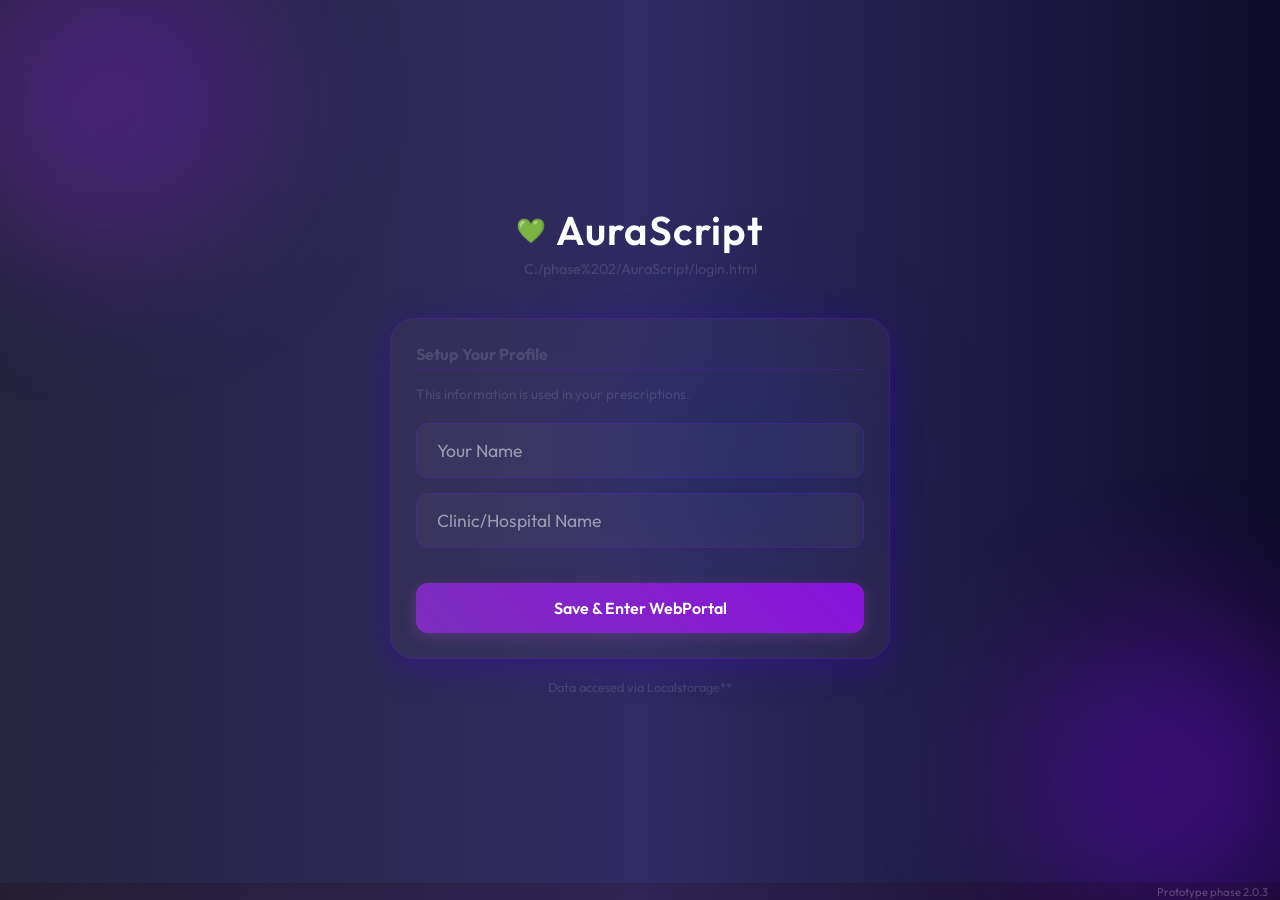
==== login.html @ 4af6b100 "Add files via upload" ====
<!DOCTYPE html>
<html lang="en">

<head>
    <meta charset="UTF-8">
    <meta name="viewport" content="width=device-width, initial-scale=1.0, viewport-fit=cover">
    <meta name="theme-color" content="#7d2ebe">
    <meta name="mobile-web-app-capable" content="yes">
    <meta name="apple-mobile-web-app-capable" content="yes">
    <meta name="apple-mobile-web-app-status-bar-style" content="black-translucent">
    <meta name="apple-mobile-web-app-title" content="AuraScript">
    <link rel="manifest" href="manifest.json">
    <title>AuraScript | Doctor Login</title>
    <link rel="stylesheet" href="style.css">
    <link href="https://fonts.googleapis.com/css2?family=Outfit:wght@300;400;600&display=swap" rel="stylesheet">
</head>

<body>
    <div class="background-blobs">
        <div class="blob blob-1"></div>
        <div class="blob blob-2"></div>
        <div class="blob blob-3"></div>
    </div>

    <div class="container" style="max-width: 500px;">
        <header>
            <div class="logo">
                <span class="logo-icon">💚</span>
                <h1>AuraScript</h1>
            </div>
            <p class="subtitle">C:/phase%202/AuraScript/login.html</p>
        </header>

        <main class="glass-card">
            <section>
                <h3>Setup Your Profile</h3>
                <p style="font-size: 0.85rem; color: var(--text-dim); margin-bottom: 20px;">
                    This information is used in your prescriptions.
                </p>
                <div style="display: flex; flex-direction: column; gap: 15px;">
                    <div class="input-field-container">
                        <input type="text" id="setupDoctorName" placeholder="Your Name " required>
                    </div>
                    <div class="input-field-container">
                        <input type="text" id="setupClinicName" placeholder="Clinic/Hospital Name" required>
                    </div>
                </div>
            </section>

            <button type="button" id="saveProfile" class="btn-primary" style="margin-top: 10px;">Save & Enter
                WebPortal</button>
        </main>

        <p style="text-align: center; margin-top: 20px; font-size: 0.8rem; color: var(--text-dim);">
            Data accesed via Localstorage**
        </p>
    </div>

    <script>
        document.getElementById('saveProfile').addEventListener('click', () => {
            const drName = document.getElementById('setupDoctorName').value.trim();
            const clName = document.getElementById('setupClinicName').value.trim();

            if (!drName || !clName) {
                alert("Please fill login pagee to access portal.");
                return;
            }

            const profile = {
                doctorName: drName,
                clinicName: clName
            };

            localStorage.setItem('aura_doctor_profile', JSON.stringify(profile));
            window.location.href = 'index.html';
        });

        // Pre-fill if exists
        window.onload = () => {
            const savedProfile = localStorage.getItem('aura_doctor_profile');
            if (savedProfile) {
                const profile = JSON.parse(savedProfile);
                document.getElementById('setupDoctorName').value = profile.doctorName;
                document.getElementById('setupClinicName').value = profile.clinicName;
            }
        };

    </script>

    <footer>
        <p class="footer-note">Prototype phase 2.0.3 </p>
    </footer>
</body>

</html>
---- style.css ----
:root {
    --primary: #7d2ebe;
    --primary-light: #8a12da;
    --bg-dark: #0000001a;
    --glass-bg: rgba(114, 112, 112, 0.103);
    --glass-border: rgba(98, 23, 218, 0.295);
    --text-main: #ffffff;
    --text-dim: #ffffff21;
}

* {
    margin: 0;
    padding: 0;
    box-sizing: border-box;
    font-family: 'Outfit', sans-serif;
}

body {
    background: var(--bg-dark);
    background: linear-gradient(to right, #24243e, #302b63, #0f0c29);
    color: var(--text-main);
    min-height: 100vh;
    display: flex;
    justify-content: center;
    align-items: center;
    overflow-x: hidden;
    padding: 20px;
}

/* Background Blobs */
.background-blobs {
    position: fixed;
    top: 0;
    left: 0;
    width: 100%;
    height: 100%;
    z-index: -1;
    overflow: hidden;
}

.blob {
    position: absolute;
    width: 300px;
    height: 300px;
    background: linear-gradient(45deg, var(--primary), var(--primary-light));
    filter: blur(80px);
    border-radius: 50%;
    opacity: 0.4;
    animation: move 20s infinite alternate;
}

.blob-1 {
    top: -50px;
    left: -50px;
}

.blob-2 {
    bottom: -30px;
    right: -50px;
    background: #7f09ee;
}

.blob-3 {
    top: 40%;
    left: 50%;
    width: 200px;
    height: 200px;
    background: #01168b;
}

@keyframes move {
    from {
        transform: translate(0, 0);
    }

    to {
        transform: translate(100px, 50px);
    }
}

.container {
    width: 100%;
    max-width: 999px;
}

header {
    text-align: center;
    margin-bottom: 40px;
}

.logo {
    display: flex;
    align-items: center;
    justify-content: center;
    gap: 10px;
}

.logo-icon {
    font-size: 1.5rem;
}

h1 {
    font-size: 2.5rem;
    font-weight: 600;
    letter-spacing: 1px;
}

.subtitle {
    color: var(--text-dim);
    font-size: 0.9rem;
    margin-top: 5px;
}

.glass-card {
    background: var(--glass-bg);
    backdrop-filter: blur(15px);
    -webkit-backdrop-filter: blur(15px);
    border: 1px solid var(--glass-border);
    border-radius: 24px;
    padding: 25px;
    box-shadow: 0 8px 32px 0 rgba(58, 5, 182, 0.37);
    width: 100%;
}

section {
    margin-bottom: 25px;
}

h3 {
    font-size: 1rem;
    font-weight: 400px;
    color: var(--text-dim);
    margin-bottom: 15px;
    border-bottom: 1px solid var(--glass-border);
    padding-bottom: 5px;
}

.input-group {
    display: grid;
    grid-template-columns: 2fr 1.8fr 1.2fr;
    gap: 10px;
}

input,
select,
textarea {
    background: rgba(255, 255, 255, 0.03);
    border: 1px solid var(--glass-border);
    border-radius: 12px;
    padding: 15px 20px;
    color: rgb(255, 255, 255);
    outline: none;
    transition: 0.3s;
    width: 100%;
    font-size: 1.1rem;
    appearance: none;
    -webkit-appearance: none;
    -moz-appearance: none;
}

/* Hide number input spinners */
input[type=number]::-webkit-inner-spin-button,
input[type=number]::-webkit-outer-spin-button {
    -webkit-appearance: none;
    margin: 0;
}

input[type=number] {
    -moz-appearance: textfield;
}

select {
    cursor: pointer;
    background-image: url("data:image/svg+xml,%3Csvg xmlns='http://www.w3.org/2000/svg' fill='none' viewBox='0 0 24 24' stroke='white'%3E%3Cpath stroke-linecap='round' stroke-linejoin='round' stroke-width='2' d='M19 9l-7 7-7-7'%3E%3C/path%3E%3C/svg%3E");
    background-repeat: no-repeat;
    background-position: right 15px center;
    background-size: 15px;
    padding-right: 40px;
}

select option {
    background: var(--bg-dark);
    color: rgb(30, 2, 49);
}

textarea {
    resize: none;
    font-size: 0.9rem;
}

input::placeholder,
textarea::placeholder {
    color: rgba(255, 255, 255, 0.5);
}

input:focus,
select:focus {
    border-color: var(--primary);
    background: rgba(255, 255, 255, 0.055);
}

#medicationList {
    display: flex;
    flex-direction: column;
    gap: 10px;
}

.med-item {
    display: grid;
    grid-template-columns: 2fr 1.4fr 0.8fr 1.2fr;
    gap: 10px;
    animation: fadeIn 0.5s ease;
    margin-bottom: 20px;
    /* Increased bottom margin for autocomplete dropdown */
    position: relative;
}

.dosage-group {
    display: flex;
    gap: 0;
    border: 1px solid var(--glass-border);
    border-radius: 12px;
    overflow: hidden;
}

.dosage-group .med-dosage {
    flex: 1;
    border: none;
    border-radius: 0;
    border-right: 1px solid var(--glass-border);
}

.dosage-group .med-unit {
    width: 72px;
    flex-shrink: 0;
    border: none;
    border-radius: 0;
    padding-left: 8px;
    padding-right: 28px;
    font-size: 0.95rem;
    background-position: right 8px center;
}

.dosage-group .med-dosage:focus,
.dosage-group .med-unit:focus {
    border-color: transparent;
    background: rgba(255, 255, 255, 0.08);
}

.dosage-group:focus-within {
    border-color: var(--primary);
}

.autocomplete-suggestions {
    position: absolute;
    top: 100%;
    left: 0;
    width: calc(40% - 5px);
    /* Matches the 2fr column approximately */
    background: rgba(46, 25, 94, 0.8);
    backdrop-filter: blur(50px);
    -webkit-backdrop-filter: blur(20px);
    border: 1px solid var(--glass-border);
    border-radius: 12px;
    margin-top: 5px;
    max-height: 200px;
    overflow-y: auto;
    z-index: 1000;
    box-shadow: 0 8px 32px 0 rgba(0, 0, 0, 0.5);
}

.suggestion-item {
    padding: 12px 15px;
    cursor: pointer;
    transition: 0.2s;
    border-bottom: 1px solid rgba(255, 255, 255, 0.05);
    font-size: 0.95rem;
}

.suggestion-item:last-child {
    border-bottom: none;
}

.suggestion-item:hover,
.suggestion-item.active {
    background: rgba(157, 80, 187, 0.2);
    color: var(--primary);
}

@keyframes fadeIn {
    from {
        opacity: 0;
        transform: translateY(10px);
    }

    to {
        opacity: 1;
        transform: translateY(0);
    }
}

.btn-primary {
    width: 100%;
    padding: 15px;
    border: none;
    border-radius: 12px;
    background: linear-gradient(45deg, var(--primary), var(--primary-light));
    color: rgb(255, 255, 255);
    font-size: 1rem;
    font-weight: 600;
    cursor: pointer;
    transition: 0.3s;
    box-shadow: 0 4px 15px rgba(157, 80, 187, 0.3);
}

.btn-primary:hover {
    transform: translateY(-2px);
    box-shadow: 0 6px 20px rgba(100, 80, 187, 0.5);
}

.btn-secondary {
    background: transparent;
    border: 1px dashed var(--primary);
    color: var(--primary);
    padding: 10px;
    border-radius: 10px;
    cursor: pointer;
    margin-top: 10px;
    width: 100%;
}

.btn-secondary:hover {
    background: rgba(157, 80, 187, 0.1);
}

/* Modal */
.modal {
    display: none;
    position: fixed;
    top: 0;
    left: 0;
    width: 100%;
    height: 100%;
    background: rgba(0, 0, 0, 0.8);
    z-index: 100;
    justify-content: center;
    align-items: center;
    padding: 20px;
}

.modal-content {
    max-width: 450px;
    width: 100%;
    text-align: center;
    position: relative;
}

.close {
    position: absolute;
    top: 15px;
    right: 20px;
    font-size: 1.5rem;
    cursor: pointer;
    color: var(--text-dim);
}

.otp-container {
    margin: 20px 0;
    font-size: 1.5rem;
    font-weight: 600;
    background: rgba(255, 255, 255, 0.05);
    padding: 15px;
    border-radius: 12px;
}

#displayOTP {
    color: var(--primary);
    letter-spacing: 5px;
}

#qrcode {
    background: white !important;
    padding: 15px;
    border-radius: 12px;
    display: inline-block;
    margin: 20px 0;
}

.final-qr {
    display: block;
    margin: 0 auto;
    background: white;
}

.modal-hint {
    font-size: 0.8rem;
    color: var(--text-dim);
    margin-bottom: 20px;
}

/* ─── Tablet ─────────────────────────────────────────── */
@media (max-width: 768px) {
    h1 {
        font-size: 2rem;
    }

    .input-group {
        grid-template-columns: 1fr 1fr;
    }

    .med-item {
        grid-template-columns: 1fr 1fr;
        gap: 8px;
    }

    .med-item .med-name,
    .med-item .med-duration {
        grid-column: 1 / -1;
    }
}

/* ─── Mobile ─────────────────────────────────────────── */
@media (max-width: 480px) {
    body {
        align-items: flex-start;
        padding: 12px 12px env(safe-area-inset-bottom, 12px);
    }

    h1 {
        font-size: 1.7rem;
        letter-spacing: 0;
    }

    header {
        margin-bottom: 20px;
    }

    .glass-card {
        padding: 16px;
        border-radius: 18px;
    }

    .input-group {
        grid-template-columns: 1fr;
    }

    .med-item {
        grid-template-columns: 1fr;
        margin-bottom: 12px;
    }

    .dosage-group {
        width: 100%;
    }

    input,
    select,
    textarea {
        padding: 12px 14px;
        font-size: 1rem;
    }

    .btn-primary,
    .btn-secondary {
        padding: 14px;
        font-size: 1rem;
    }

    /* Make modal scroll on small screens */
    .modal {
        align-items: flex-start;
        overflow-y: auto;
        padding: 16px;
    }

    .modal-content {
        margin: auto;
    }

    .autocomplete-suggestions {
        width: 100%;
    }
}

footer {
    position: fixed;
    bottom: 0;
    width: 100%;
    background: rgba(41, 3, 3, 0.144);
    text-align: right;
    padding: 1px 0 calc(1px + env(safe-area-inset-bottom, 0px));
    border-top: 1px solid #00000011;
}

.footer-note {
    font-size: 0.7rem;
    color: rgba(255, 255, 255, 0.25);
    padding-right: 12px;
}
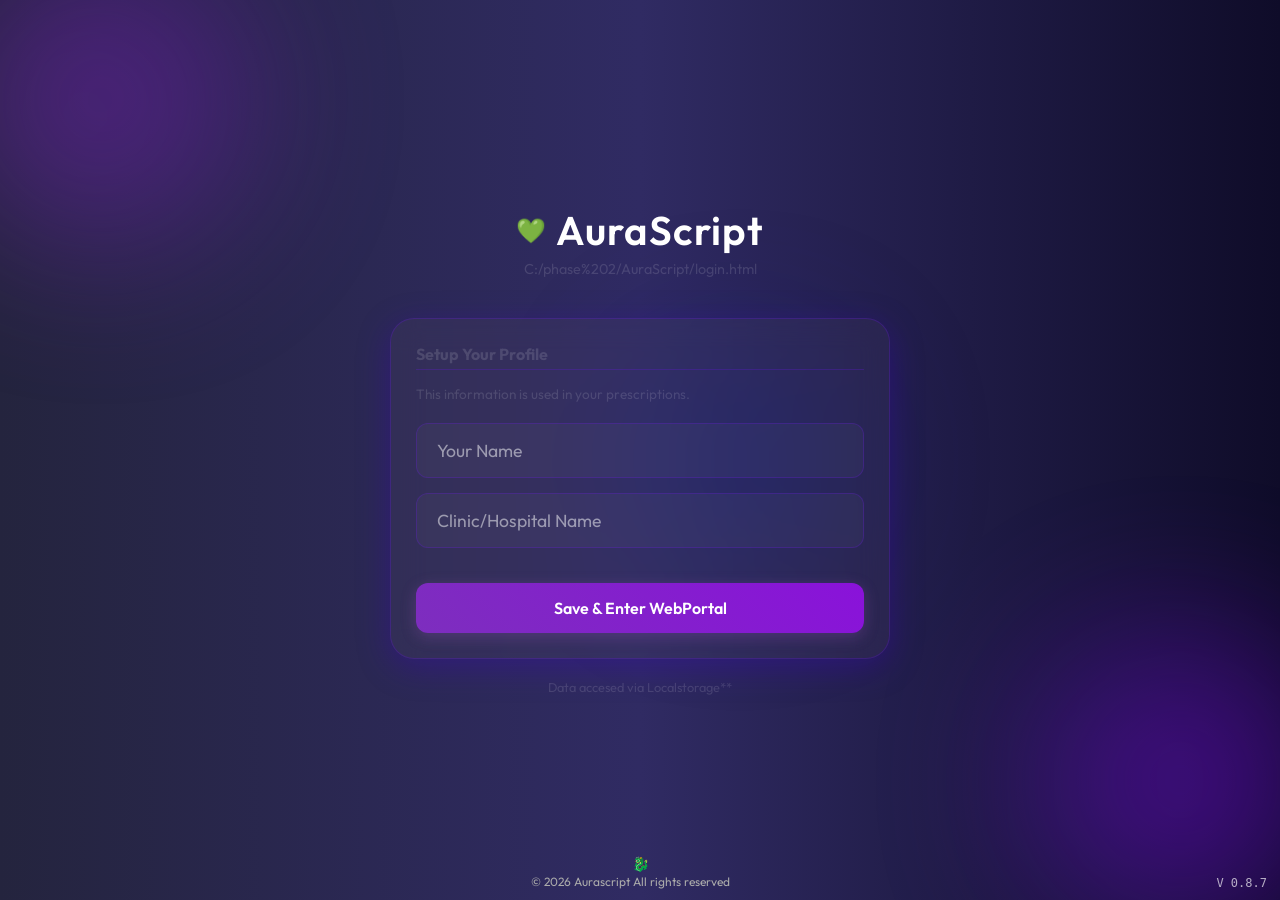
==== commit bf567137: "Modify footer and add version information Updated footer content and added version badge." ====
--- a/login.html
+++ b/login.html
@@ -86,10 +86,15 @@
         };
 
     </script>
+    <footer>
+       <div class="footer-container">
+           <p>🐉</p>
+           <span class="footer-note">&copy; 2026 Aurascript All rights reserved</span>
+       </div>
+    </footer>
+    <div class="version-badge">V 0.8.7</div>
 
-    <footer>
-        <p class="footer-note">Prototype phase 2.0.3 </p>
-    </footer>
 </body>
 
-</html>+
+</html>
--- a/style.css
+++ b/style.css
@@ -486,14 +486,36 @@
     position: fixed;
     bottom: 0;
     width: 100%;
-    background: rgba(41, 3, 3, 0.144);
-    text-align: right;
-    padding: 1px 0 calc(1px + env(safe-area-inset-bottom, 0px));
-    border-top: 1px solid #00000011;
+    background: rgba(0, 0, 0, 0);
+    /* Changed to 80% opacity so you can see it */
+    text-align: center;
+    padding: 2px 0 calc(10px + env(safe-area-inset-bottom, 0px));
+    border-top: 1px solid #00000000;
+    /* Made the border visible */
+    font-size: 14px;
+    line-height: 1.2;
 }
 
 .footer-note {
-    font-size: 0.7rem;
-    color: rgba(255, 255, 255, 0.25);
-    padding-right: 12px;
-}+    font-size: 12px;
+    /* Changed from 0.1px to something readable */
+    color: rgb(170, 170, 170);
+    padding-right: 20px;
+    display: inline-block;
+    /* Ensures padding and size apply correctly */
+}
+
+.version-badge {
+  position: fixed;
+  bottom: 6px;
+  right: 5px;
+  padding: 4px 8px;
+  background-color: rgba(0, 0, 0, 0); /* Semi-transparent black */
+  color: #ffffffa9;
+  font-family: monospace;
+  font-size: 12px;
+  border-radius: 4px;
+  z-index: 9999; /* Ensures it stays on top of other elements */
+  pointer-events: none; /* Allows clicks to pass through it */
+  user-select: none;
+}
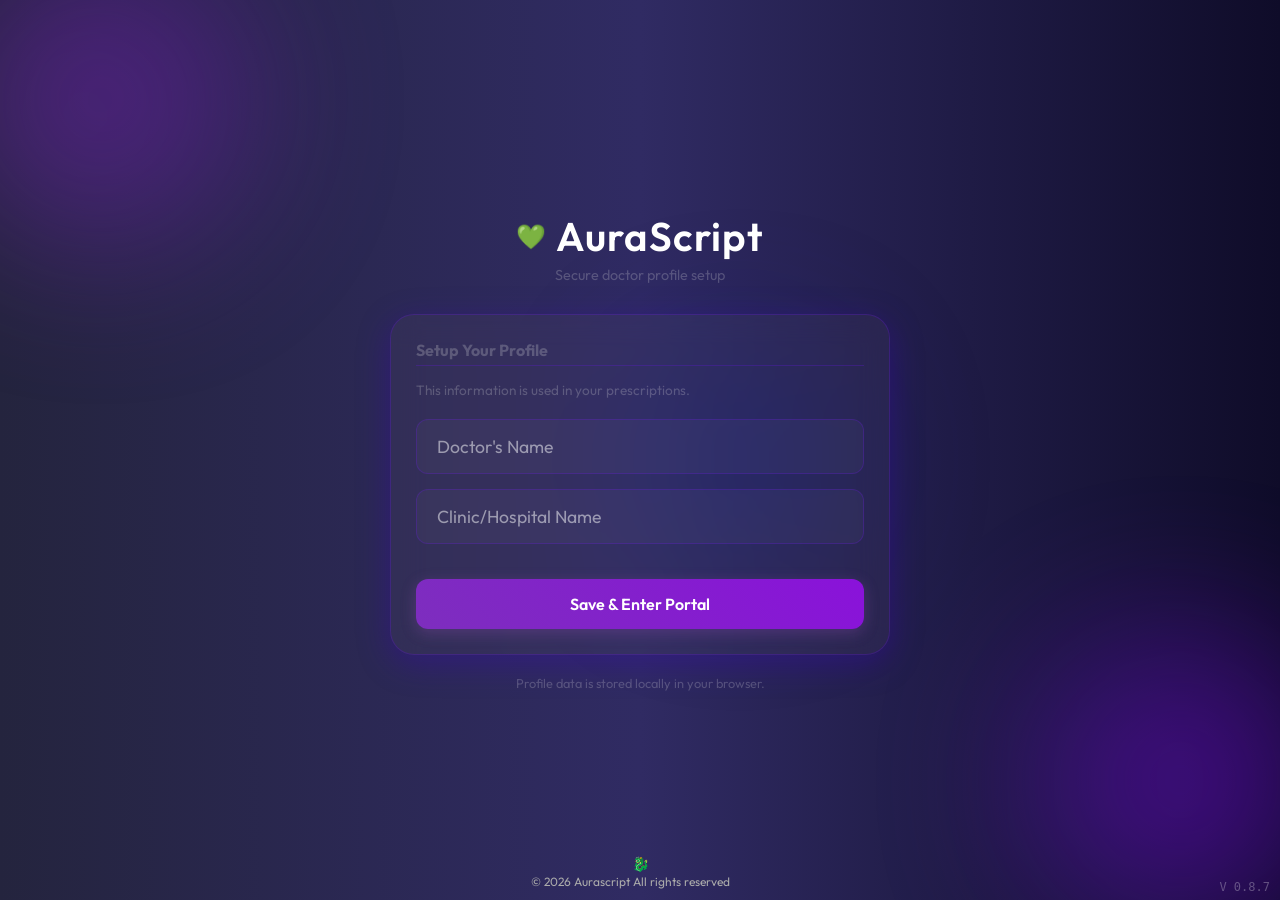
==== commit 1f03dbeb: "docs: add project readme and clean repo" ====
--- a/login.html
+++ b/login.html
@@ -28,7 +28,7 @@
                 <span class="logo-icon">💚</span>
                 <h1>AuraScript</h1>
             </div>
-            <p class="subtitle">C:/phase%202/AuraScript/login.html</p>
+            <p class="subtitle">Secure doctor profile setup</p>
         </header>
 
         <main class="glass-card">
@@ -39,7 +39,7 @@
                 </p>
                 <div style="display: flex; flex-direction: column; gap: 15px;">
                     <div class="input-field-container">
-                        <input type="text" id="setupDoctorName" placeholder="Your Name " required>
+                        <input type="text" id="setupDoctorName" placeholder="Doctor's Name" required>
                     </div>
                     <div class="input-field-container">
                         <input type="text" id="setupClinicName" placeholder="Clinic/Hospital Name" required>
@@ -48,11 +48,11 @@
             </section>
 
             <button type="button" id="saveProfile" class="btn-primary" style="margin-top: 10px;">Save & Enter
-                WebPortal</button>
+                Portal</button>
         </main>
 
         <p style="text-align: center; margin-top: 20px; font-size: 0.8rem; color: var(--text-dim);">
-            Data accesed via Localstorage**
+            Profile data is stored locally in your browser.
         </p>
     </div>
 
@@ -62,7 +62,7 @@
             const clName = document.getElementById('setupClinicName').value.trim();
 
             if (!drName || !clName) {
-                alert("Please fill login pagee to access portal.");
+                alert("Please fill in your profile to access the portal.");
                 return;
             }
 
@@ -78,10 +78,15 @@
         // Pre-fill if exists
         window.onload = () => {
             const savedProfile = localStorage.getItem('aura_doctor_profile');
-            if (savedProfile) {
+            if (!savedProfile) return;
+
+            try {
                 const profile = JSON.parse(savedProfile);
-                document.getElementById('setupDoctorName').value = profile.doctorName;
-                document.getElementById('setupClinicName').value = profile.clinicName;
+                document.getElementById('setupDoctorName').value = profile.doctorName || '';
+                document.getElementById('setupClinicName').value = profile.clinicName || '';
+            } catch (err) {
+                console.warn('Saved profile is invalid and will be reset:', err);
+                localStorage.removeItem('aura_doctor_profile');
             }
         };
 
--- a/style.css
+++ b/style.css
@@ -5,7 +5,7 @@
     --glass-bg: rgba(114, 112, 112, 0.103);
     --glass-border: rgba(98, 23, 218, 0.295);
     --text-main: #ffffff;
-    --text-dim: #ffffff21;
+    --text-dim: #e2e2e23d;
 }
 
 * {
@@ -85,7 +85,8 @@
 
 header {
     text-align: center;
-    margin-bottom: 40px;
+    margin-bottom: 30px;
+    margin-top: 1px;
 }
 
 .logo {
@@ -167,6 +168,7 @@
 
 input[type=number] {
     -moz-appearance: textfield;
+    appearance: textfield;
 }
 
 select {
@@ -415,72 +417,140 @@
 
     .med-item .med-name,
     .med-item .med-duration {
-        grid-column: 1 / -1;
+        font-size: 0.85rem;
+    }
+
+    #additionalNotes {
+        padding: 8px 10px;
+        min-height: 50px;
+    }
+
+    .blob {
+        opacity: 0.25;
+        filter: blur(50px);
     }
 }
 
 /* ─── Mobile ─────────────────────────────────────────── */
 @media (max-width: 480px) {
+    /* Prevent body-level scrolling if content fits */
+    html, body {
+        height: 100%;
+        overflow: hidden; 
+        margin: 0;
+        padding: 0;
+    }
+
     body {
-        align-items: flex-start;
-        padding: 12px 12px env(safe-area-inset-bottom, 12px);
-    }
-
-    h1 {
-        font-size: 1.7rem;
-        letter-spacing: 0;
-    }
-
-    header {
-        margin-bottom: 20px;
-    }
+        padding: 30px 10px env(safe-area-inset-bottom, 8px);
+        font-size: 13px; /* Smaller base for density */
+        display: flex;
+        flex-direction: column;
+    }
+
+
+
+    .h1 { font-size: 1.8rem; margin: 1px;margin-bottom: 15px; }
+    .subtitle{font-size: 0.7rem; margin-top: 0.1%;
+}
+    
+    
+
 
     .glass-card {
-        padding: 16px;
-        border-radius: 18px;
-    }
-
-    .input-group {
-        grid-template-columns: 1fr;
-    }
-
+        padding: 8px;
+        border-radius: 11px;
+        flex: 1; /* Grow to fill screen */
+        overflow-y: auto; /* Scroll ONLY inside the card if needed */
+    }
+
+    section { margin-bottom: 15px; }
+
+    h3 {
+        font-size: 0.85rem;
+        font-weight: 10px;
+        margin-bottom: 8px;
+        opacity: 0.7;
+        letter-spacing: 0.85px;
+    }
+
+    /* Horizontal Patient Info Line */
+    .patient-details .input-group {
+        display: grid;
+        grid-template-columns: 2fr 1fr 0.9fr; /* Name, Age, Gender on one line */
+        gap: 6px;
+        border-radius: 10px;
+
+    }
+
+    /* Ultra-Compact Med Items */
     .med-item {
-        grid-template-columns: 1fr;
-        margin-bottom: 12px;
-    }
-
-    .dosage-group {
-        width: 100%;
-    }
-
-    input,
-    select,
-    textarea {
-        padding: 12px 14px;
-        font-size: 1rem;
-    }
-
-    .btn-primary,
-    .btn-secondary {
-        padding: 14px;
-        font-size: 1rem;
-    }
-
-    /* Make modal scroll on small screens */
-    .modal {
-        align-items: flex-start;
-        overflow-y: auto;
-        padding: 16px;
-    }
-
+        display: grid;
+        grid-template-columns: 1.7fr 1fr 1fr; /* Row-based instead of stacked */
+        gap: 5px;
+        padding: 10px 0;
+        border-bottom: 2px solid rgba(255,255,255,0.05);
+        align-items: center;
+    }
+
+    .med-item .med-name, 
+    .med-item .med-timing {
+        grid-column: span 2; /* Force back into single row */
+
+    }
+    .dosage-group .med-unit {
+        width: 40px;
+        padding-right: 1px;
+        font-size: 1.85rem;
+    }
+
+    /* Minimal Inputs */
+    input, select, textarea {
+        height: 40px; /* Slimmer targets */
+        padding: 4px 8px;
+        font-size: 14px !important; /* Minimum to avoid iOS zoom while staying small */
+        background: rgba(156, 146, 146, 0.027);
+        border: 1px solid rgba(255,255,255,0.1);
+        border-radius: 8px;
+
+    }
+
+    /* Side-by-Side Buttons */
+    .button-group {
+        display: grid;
+        grid-template-columns: 1fr 1fr;
+        gap: 8px;
+        margin-top: auto; /* Push to bottom of screen */
+    }
+
+    .btn-primary{
+        height: 45px;
+        font-size: 0.85rem;
+    }
+    .btn-secondary{
+        height: 40px;
+        font-size: 0.80rem;
+        font-weight: 700;
+    }
+    
+
+    /* Compact Modal */
     .modal-content {
-        margin: auto;
-    }
-
-    .autocomplete-suggestions {
-        width: 100%;
-    }
-}
+        width: 95%;
+        padding: 15px;
+        transform: scale(0.95);
+    }
+
+    #qrcode {
+        transform: scale(0.7);
+        margin: -10px 0;
+    }
+}
+    
+    footer {
+        padding-bottom: env(safe-area-inset-bottom, 2px);
+    }
+
 
 footer {
     position: fixed;
@@ -507,14 +577,12 @@
 
 .version-badge {
   position: fixed;
-  bottom: 6px;
-  right: 5px;
+  bottom: 2px;
+  right: 2px;
   padding: 4px 8px;
-  background-color: rgba(0, 0, 0, 0); /* Semi-transparent black */
-  color: #ffffffa9;
+  color: #ffffff49;
   font-family: monospace;
   font-size: 12px;
-  border-radius: 4px;
   z-index: 9999; /* Ensures it stays on top of other elements */
   pointer-events: none; /* Allows clicks to pass through it */
   user-select: none;
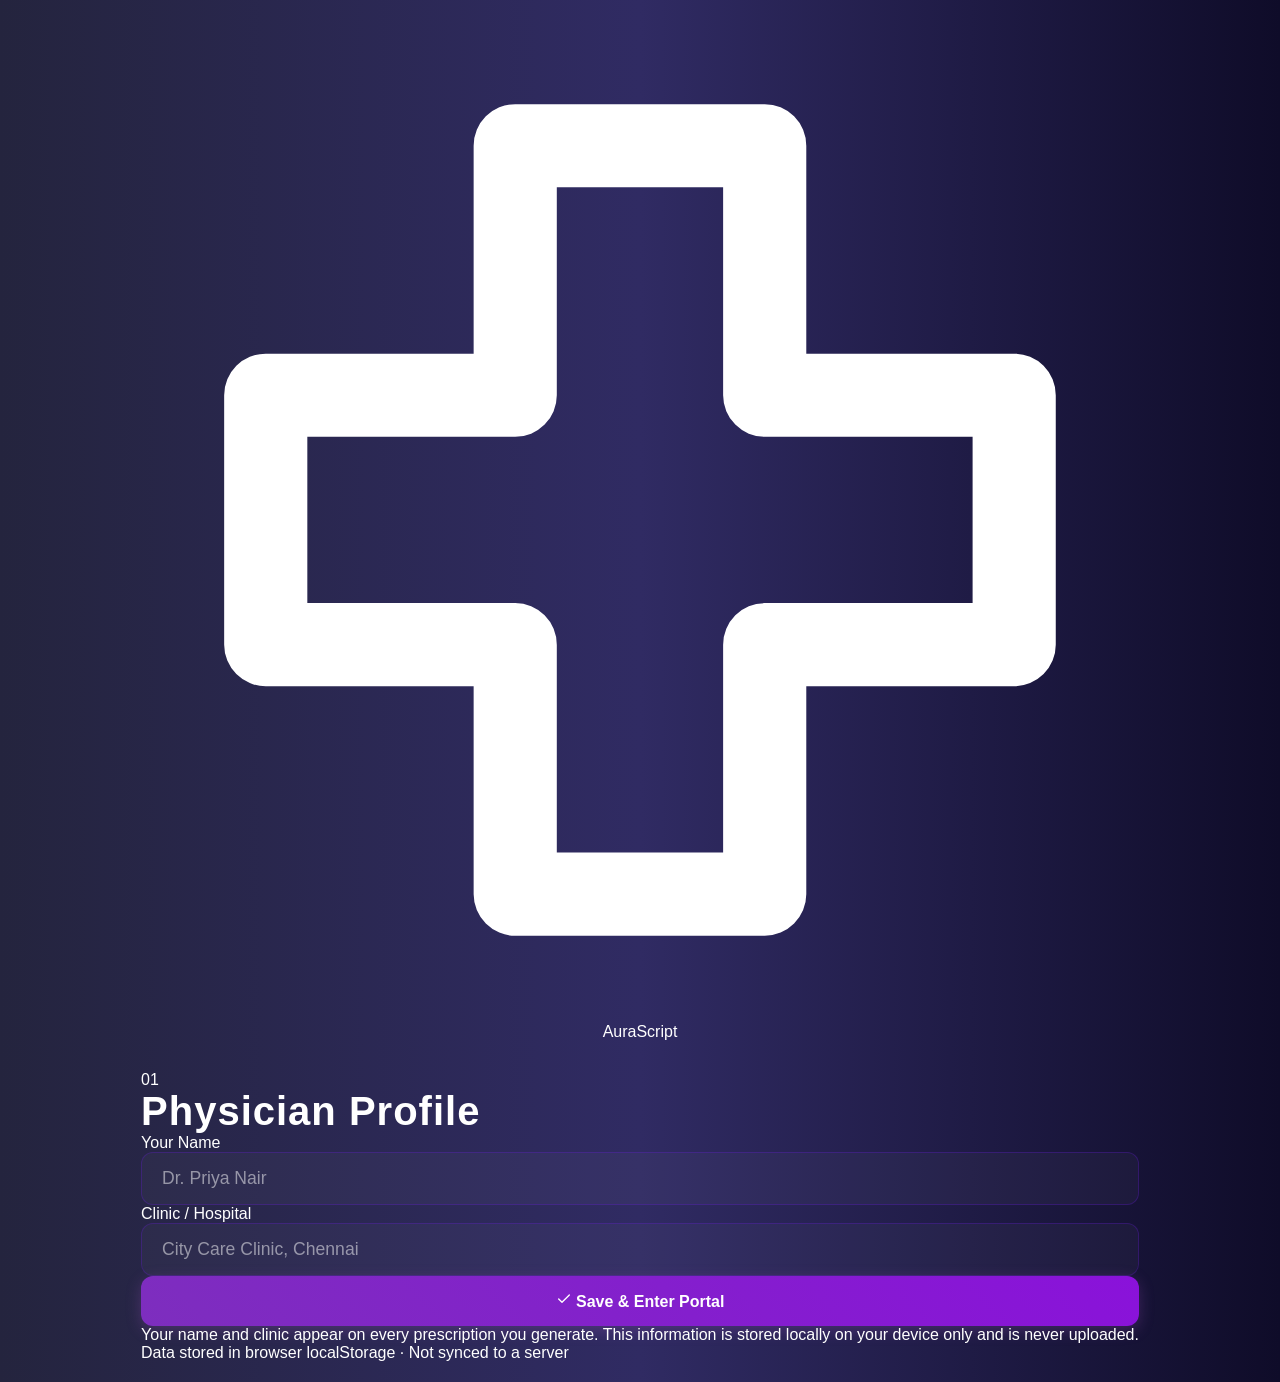
==== commit 28d51a96: "Revamp login.html for improved layout and functionality Updated the login page to enhance user exper" ====
--- a/login.html
+++ b/login.html
@@ -4,102 +4,141 @@
 <head>
     <meta charset="UTF-8">
     <meta name="viewport" content="width=device-width, initial-scale=1.0, viewport-fit=cover">
-    <meta name="theme-color" content="#7d2ebe">
+    <meta name="theme-color" content="#29a897">
     <meta name="mobile-web-app-capable" content="yes">
     <meta name="apple-mobile-web-app-capable" content="yes">
     <meta name="apple-mobile-web-app-status-bar-style" content="black-translucent">
     <meta name="apple-mobile-web-app-title" content="AuraScript">
+    <meta name="description" content="AuraScript — set up your physician profile to start generating digital prescriptions.">
     <link rel="manifest" href="manifest.json">
-    <title>AuraScript | Doctor Login</title>
+    <title>AuraScript | Physician Profile</title>
     <link rel="stylesheet" href="style.css">
-    <link href="https://fonts.googleapis.com/css2?family=Outfit:wght@300;400;600&display=swap" rel="stylesheet">
 </head>
 
 <body>
-    <div class="background-blobs">
-        <div class="blob blob-1"></div>
-        <div class="blob blob-2"></div>
-        <div class="blob blob-3"></div>
-    </div>
 
-    <div class="container" style="max-width: 500px;">
+    <div class="login-shell">
+
+        <!-- ── Brand Header ──────────────────────────────────── -->
         <header>
-            <div class="logo">
-                <span class="logo-icon">💚</span>
-                <h1>AuraScript</h1>
+            <div class="brand-lockup">
+                <div class="brand-icon" aria-hidden="true">
+                    <svg viewBox="0 0 24 24" fill="none" stroke="currentColor" stroke-width="2" stroke-linecap="round" stroke-linejoin="round">
+                        <path d="M9 3H15V9H21V15H15V21H9V15H3V9H9V3Z"/>
+                    </svg>
+                </div>
+                <span class="brand-name">AuraScript</span>
             </div>
-            <p class="subtitle">Secure doctor profile setup</p>
         </header>
 
-        <main class="glass-card">
-            <section>
-                <h3>Setup Your Profile</h3>
-                <p style="font-size: 0.85rem; color: var(--text-dim); margin-bottom: 20px;">
-                    This information is used in your prescriptions.
-                </p>
-                <div style="display: flex; flex-direction: column; gap: 15px;">
-                    <div class="input-field-container">
-                        <input type="text" id="setupDoctorName" placeholder="Doctor's Name" required>
+        <!-- ── Profile Card ──────────────────────────────────── -->
+        <main>
+            <div class="login-card">
+                <div class="login-card-body">
+                    <div class="section-header">
+                        <span class="section-num" aria-hidden="true">01</span>
+                        <h1 class="section-title">Physician Profile</h1>
                     </div>
-                    <div class="input-field-container">
-                        <input type="text" id="setupClinicName" placeholder="Clinic/Hospital Name" required>
+
+                    <div class="login-fields">
+                        <div class="field-group">
+                            <label class="field-label" for="setupDoctorName">Your Name</label>
+                            <input
+                                type="text"
+                                id="setupDoctorName"
+                                name="doctorName"
+                                placeholder="Dr. Priya Nair"
+                                autocomplete="name"
+                                required
+                            >
+                        </div>
+                        <div class="field-group">
+                            <label class="field-label" for="setupClinicName">Clinic / Hospital</label>
+                            <input
+                                type="text"
+                                id="setupClinicName"
+                                name="clinicName"
+                                placeholder="City Care Clinic, Chennai"
+                                autocomplete="organization"
+                                required
+                            >
+                        </div>
                     </div>
+
+                    <button type="button" id="saveProfile" class="btn-primary">
+                        <svg viewBox="0 0 24 24" fill="none" stroke="currentColor" stroke-width="2" stroke-linecap="round" stroke-linejoin="round" width="16" height="16">
+                            <polyline points="20 6 9 17 4 12"/>
+                        </svg>
+                        Save &amp; Enter Portal
+                    </button>
+
+                    <p class="login-help">
+                        Your name and clinic appear on every prescription you generate. This information is stored locally on your device only and is never uploaded.
+                    </p>
                 </div>
-            </section>
-
-            <button type="button" id="saveProfile" class="btn-primary" style="margin-top: 10px;">Save & Enter
-                Portal</button>
+            </div>
         </main>
 
-        <p style="text-align: center; margin-top: 20px; font-size: 0.8rem; color: var(--text-dim);">
-            Profile data is stored locally in your browser.
-        </p>
-    </div>
+        <!-- ── Footer Note ────────────────────────────────────── -->
+        <p class="login-footer-note">Data stored in browser localStorage · Not synced to a server</p>
+
+    </div><!-- /.login-shell -->
+
+    <!-- ── Toast Notifications ──────────────────────────────── -->
+    <div class="toast-region" id="toastRegion" aria-live="polite" aria-atomic="false"></div>
 
     <script>
+        // ── Inline minimal script for login page ──────────────
+        // (Avoids depending on the main script.js which expects index.html elements)
+
+        function showToast(message, type) {
+            const region = document.getElementById('toastRegion');
+            const icons = {
+                error:   '<svg class="toast-icon" viewBox="0 0 24 24" fill="none" stroke="currentColor" stroke-width="2.5" stroke-linecap="round" stroke-linejoin="round"><circle cx="12" cy="12" r="10"/><line x1="12" y1="8" x2="12" y2="12"/><line x1="12" y1="16" x2="12.01" y2="16"/></svg>',
+                success: '<svg class="toast-icon" viewBox="0 0 24 24" fill="none" stroke="currentColor" stroke-width="2.5" stroke-linecap="round" stroke-linejoin="round"><polyline points="20 6 9 17 4 12"/></svg>',
+            };
+            const toast = document.createElement('div');
+            toast.className = `toast toast--${type}`;
+            toast.innerHTML = `${icons[type] || ''}<span>${message}</span>`;
+            region.appendChild(toast);
+            setTimeout(() => {
+                toast.classList.add('is-leaving');
+                toast.addEventListener('animationend', () => toast.remove(), { once: true });
+            }, 3000);
+        }
+
         document.getElementById('saveProfile').addEventListener('click', () => {
             const drName = document.getElementById('setupDoctorName').value.trim();
             const clName = document.getElementById('setupClinicName').value.trim();
 
             if (!drName || !clName) {
-                alert("Please fill in your profile to access the portal.");
+                showToast('Please enter your name and clinic before continuing.', 'error');
                 return;
             }
 
-            const profile = {
-                doctorName: drName,
-                clinicName: clName
-            };
-
+            const profile = { doctorName: drName, clinicName: clName };
             localStorage.setItem('aura_doctor_profile', JSON.stringify(profile));
             window.location.href = 'index.html';
         });
 
-        // Pre-fill if exists
-        window.onload = () => {
-            const savedProfile = localStorage.getItem('aura_doctor_profile');
-            if (!savedProfile) return;
+        // Pre-fill if profile already exists
+        window.addEventListener('load', () => {
+            const saved = localStorage.getItem('aura_doctor_profile');
+            if (saved) {
+                try {
+                    const profile = JSON.parse(saved);
+                    document.getElementById('setupDoctorName').value = profile.doctorName || '';
+                    document.getElementById('setupClinicName').value = profile.clinicName || '';
+                } catch (e) { /* ignore corrupt data */ }
+            }
+        });
 
-            try {
-                const profile = JSON.parse(savedProfile);
-                document.getElementById('setupDoctorName').value = profile.doctorName || '';
-                document.getElementById('setupClinicName').value = profile.clinicName || '';
-            } catch (err) {
-                console.warn('Saved profile is invalid and will be reset:', err);
-                localStorage.removeItem('aura_doctor_profile');
-            }
-        };
-
+        // Allow Enter key to submit
+        document.addEventListener('keydown', (e) => {
+            if (e.key === 'Enter') document.getElementById('saveProfile').click();
+        });
     </script>
-    <footer>
-       <div class="footer-container">
-           <p>🐉</p>
-           <span class="footer-note">&copy; 2026 Aurascript All rights reserved</span>
-       </div>
-    </footer>
-    <div class="version-badge">V 0.8.7</div>
 
 </body>
 
-
 </html>
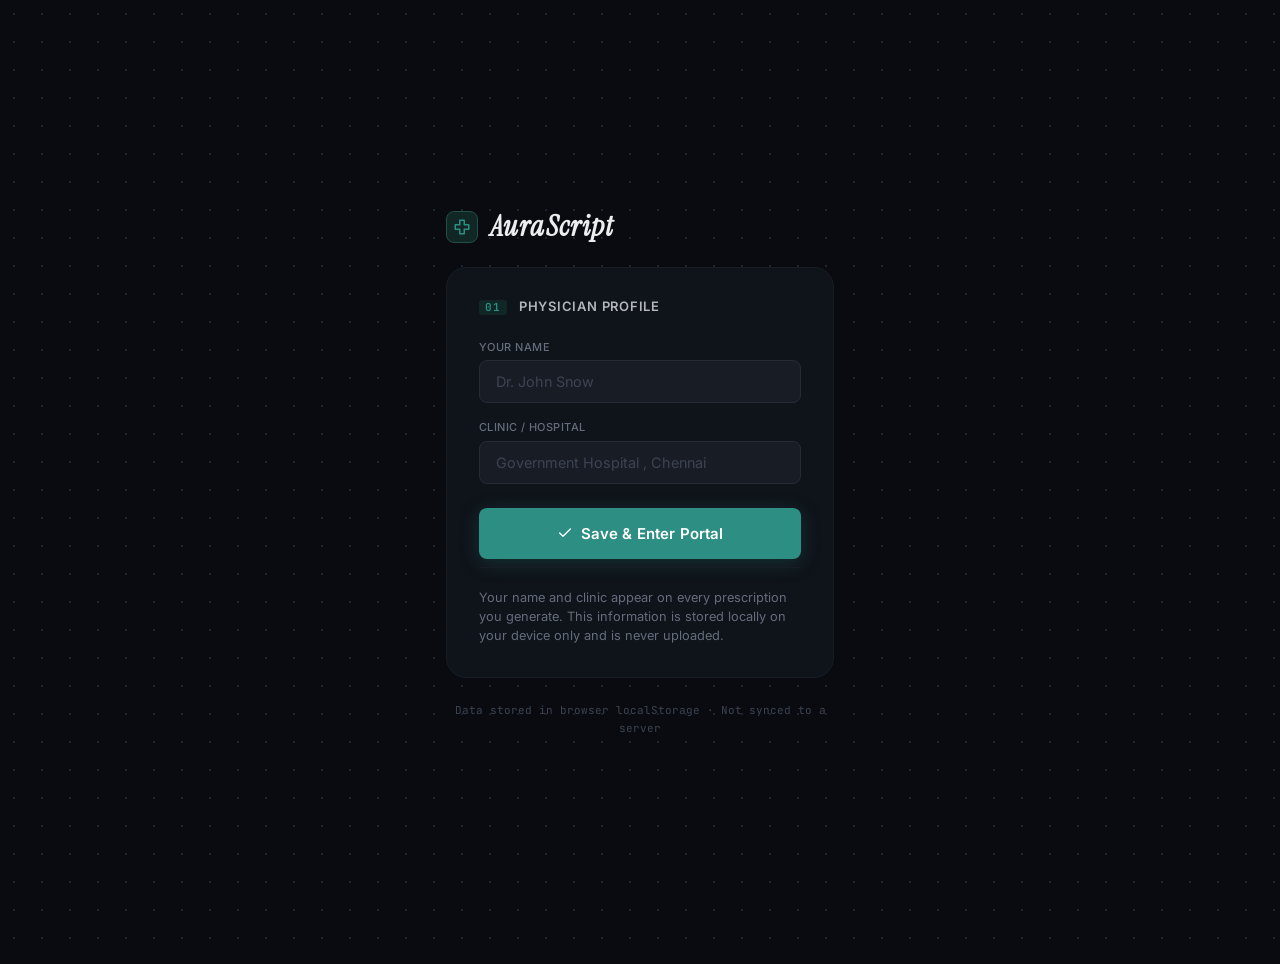
==== commit 7b3283e6: "Fix doctor name placeholder in login.html" ====
--- a/login.html
+++ b/login.html
@@ -47,7 +47,7 @@
                                 type="text"
                                 id="setupDoctorName"
                                 name="doctorName"
-                                placeholder="Dr. Priya Nair"
+                                placeholder="Dr. John Snow"
                                 autocomplete="name"
                                 required
                             >
@@ -58,7 +58,7 @@
                                 type="text"
                                 id="setupClinicName"
                                 name="clinicName"
-                                placeholder="City Care Clinic, Chennai"
+                                placeholder="Government Hospital , Chennai"
                                 autocomplete="organization"
                                 required
                             >
--- a/style.css
+++ b/style.css
@@ -1,282 +1,512 @@
+/* ─────────────────────────────────────────────────────────────
+   AuraScript Design System
+   Medical precision · Understated confidence · Efficiency
+   ───────────────────────────────────────────────────────────── */
+
+/* ── Google Fonts ───────────────────────────────────────────── */
+@import url('https://fonts.googleapis.com/css2?family=Instrument+Serif:ital@0;1&family=Inter:wght@300;400;500;600&family=JetBrains+Mono:wght@400;600&display=swap');
+
+/* ── Design Tokens ──────────────────────────────────────────── */
 :root {
-    --primary: #7d2ebe;
-    --primary-light: #8a12da;
-    --bg-dark: #0000001a;
-    --glass-bg: rgba(114, 112, 112, 0.103);
-    --glass-border: rgba(98, 23, 218, 0.295);
-    --text-main: #ffffff;
-    --text-dim: #e2e2e23d;
-}
-
-* {
+    /* Slate surface scale */
+    --slate-950: hsl(220, 30%, 5%);
+    --slate-900: hsl(220, 26%, 8%);
+    --slate-800: hsl(220, 22%, 12%);
+    --slate-700: hsl(220, 18%, 18%);
+    --slate-600: hsl(220, 14%, 28%);
+    --slate-500: hsl(220, 10%, 44%);
+    --slate-400: hsl(220, 8%, 58%);
+    --slate-300: hsl(220, 8%, 72%);
+    --slate-200: hsl(220, 6%, 84%);
+    --slate-100: hsl(220, 6%, 93%);
+
+    /* Accent — medical teal */
+    --accent:        hsl(173, 52%, 37%);
+    --accent-hover:  hsl(173, 52%, 44%);
+    --accent-dim:    hsl(173, 40%, 11%);
+    --accent-border: hsl(173, 40%, 22%);
+
+    /* Semantic states */
+    --success: hsl(145, 55%, 40%);
+    --warning: hsl(38, 90%, 48%);
+    --error:   hsl(0, 68%, 52%);
+    --error-dim: hsl(0, 40%, 12%);
+
+    /* Typography */
+    --font-display: 'Instrument Serif', Georgia, 'Times New Roman', serif;
+    --font-sans:    'Inter', system-ui, -apple-system, sans-serif;
+    --font-mono:    'JetBrains Mono', 'Fira Code', 'Courier New', monospace;
+
+    /* Spacing (4px base grid) */
+    --sp-1:  4px;
+    --sp-2:  8px;
+    --sp-3:  12px;
+    --sp-4:  16px;
+    --sp-5:  20px;
+    --sp-6:  24px;
+    --sp-8:  32px;
+    --sp-10: 40px;
+    --sp-12: 48px;
+    --sp-16: 64px;
+
+    /* Border radius (proportional) */
+    --r-sm:  5px;
+    --r-md:  8px;
+    --r-lg:  14px;
+    --r-xl:  20px;
+
+    /* Transitions */
+    --ease-out: cubic-bezier(0.22, 1, 0.36, 1);
+    --ease-in-out: cubic-bezier(0.4, 0, 0.2, 1);
+    --t-fast: 120ms;
+    --t-base: 200ms;
+    --t-slow: 350ms;
+
+    /* Shadows */
+    --shadow-sm: 0 1px 3px rgba(0,0,0,0.4), 0 1px 2px rgba(0,0,0,0.25);
+    --shadow-md: 0 4px 12px rgba(0,0,0,0.4), 0 2px 4px rgba(0,0,0,0.3);
+    --shadow-lg: 0 12px 32px rgba(0,0,0,0.5), 0 4px 8px rgba(0,0,0,0.35);
+    --shadow-accent: 0 4px 20px hsla(173, 52%, 37%, 0.25);
+}
+
+/* ── Reset ──────────────────────────────────────────────────── */
+*,
+*::before,
+*::after {
     margin: 0;
     padding: 0;
     box-sizing: border-box;
-    font-family: 'Outfit', sans-serif;
+}
+
+/* ── Base ───────────────────────────────────────────────────── */
+html {
+    font-size: 16px;
+    -webkit-text-size-adjust: 100%;
+    scroll-behavior: smooth;
 }
 
 body {
-    background: var(--bg-dark);
-    background: linear-gradient(to right, #24243e, #302b63, #0f0c29);
-    color: var(--text-main);
+    font-family: var(--font-sans);
+    font-size: 0.9375rem;
+    line-height: 1.6;
+    color: var(--slate-200);
+    background-color: var(--slate-950);
+    /* Subtle dot-grid texture — avoids flat surfaces without blobs */
+    background-image: radial-gradient(
+        circle,
+        hsl(220, 18%, 14%) 1px,
+        transparent 1px
+    );
+    background-size: 28px 28px;
     min-height: 100vh;
-    display: flex;
+    padding: var(--sp-6) var(--sp-4);
+    padding-bottom: calc(var(--sp-10) + env(safe-area-inset-bottom, 0px));
+    display: flex;
+    flex-direction: column;
+    align-items: center;
+}
+
+/* ── Focus Visible (accessibility) ─────────────────────────── */
+:focus-visible {
+    outline: 2px solid var(--accent);
+    outline-offset: 3px;
+    border-radius: var(--r-sm);
+}
+
+/* ── App Shell ──────────────────────────────────────────────── */
+.app-shell {
+    width: 100%;
+    max-width: 760px;
+    display: flex;
+    flex-direction: column;
+    gap: var(--sp-6);
+}
+
+/* ── Header ─────────────────────────────────────────────────── */
+.site-header {
+    display: flex;
+    align-items: flex-start;
+    justify-content: space-between;
+    gap: var(--sp-4);
+    padding: var(--sp-2) 0 var(--sp-4);
+    border-bottom: 1px solid var(--slate-800);
+}
+
+.header-brand {
+    display: flex;
+    flex-direction: column;
+    gap: var(--sp-1);
+}
+
+.brand-lockup {
+    display: flex;
+    align-items: center;
+    gap: var(--sp-3);
+    text-decoration: none;
+    color: inherit;
+}
+
+.brand-icon {
+    width: 32px;
+    height: 32px;
+    background-color: var(--accent-dim);
+    border: 1px solid var(--accent-border);
+    border-radius: var(--r-md);
+    display: flex;
+    align-items: center;
     justify-content: center;
-    align-items: center;
-    overflow-x: hidden;
-    padding: 20px;
-}
-
-/* Background Blobs */
-.background-blobs {
-    position: fixed;
-    top: 0;
-    left: 0;
-    width: 100%;
-    height: 100%;
-    z-index: -1;
+    flex-shrink: 0;
+}
+
+.brand-icon svg {
+    width: 18px;
+    height: 18px;
+    color: var(--accent);
+}
+
+.brand-name {
+    font-family: var(--font-display);
+    font-size: 1.8rem;
+    font-weight: 600;
+    font-style: oblique;
+    color: var(--slate-100);
+    letter-spacing: 0.04em;
+    line-height: 1.1;
+}
+
+.brand-context {
+    font-size: 0.75rem;
+    color: var(--slate-500);
+    font-weight: 400;
+    letter-spacing: 0.01em;
+    padding-left: calc(32px + var(--sp-3));
+}
+
+.brand-context strong {
+    color: var(--slate-300);
+    font-weight: 500;
+}
+
+.header-actions {
+    display: flex;
+    align-items: center;
+    gap: var(--sp-3);
+    padding-top: 4px;
+}
+
+.change-profile-link {
+    font-size: 0.78rem;
+    color: var(--slate-500);
+    text-decoration: none;
+    font-weight: 500;
+    letter-spacing: 0.02em;
+    padding: var(--sp-2) var(--sp-3);
+    border: 1px solid var(--slate-700);
+    border-radius: var(--r-sm);
+    transition: color var(--t-base) var(--ease-out),
+                border-color var(--t-base) var(--ease-out),
+                background-color var(--t-base) var(--ease-out);
+}
+
+.change-profile-link:hover {
+    color: var(--slate-100);
+    border-color: var(--slate-600);
+    background-color: var(--slate-800);
+}
+
+/* ── Main Form Card ─────────────────────────────────────────── */
+.prescription-form {
+    background-color: var(--slate-900);
+    border: 1px solid var(--slate-800);
+    border-radius: var(--r-xl);
     overflow: hidden;
 }
 
-.blob {
-    position: absolute;
-    width: 300px;
-    height: 300px;
-    background: linear-gradient(45deg, var(--primary), var(--primary-light));
-    filter: blur(80px);
-    border-radius: 50%;
-    opacity: 0.4;
-    animation: move 20s infinite alternate;
-}
-
-.blob-1 {
-    top: -50px;
-    left: -50px;
-}
-
-.blob-2 {
-    bottom: -30px;
-    right: -50px;
-    background: #7f09ee;
-}
-
-.blob-3 {
-    top: 40%;
-    left: 50%;
-    width: 200px;
-    height: 200px;
-    background: #01168b;
-}
-
-@keyframes move {
-    from {
-        transform: translate(0, 0);
-    }
-
-    to {
-        transform: translate(100px, 50px);
-    }
-}
-
-.container {
-    width: 100%;
-    max-width: 999px;
-}
-
-header {
-    text-align: center;
-    margin-bottom: 30px;
-    margin-top: 1px;
-}
-
-.logo {
-    display: flex;
-    align-items: center;
-    justify-content: center;
-    gap: 10px;
-}
-
-.logo-icon {
-    font-size: 1.5rem;
-}
-
-h1 {
-    font-size: 2.5rem;
+/* ── Form Section ───────────────────────────────────────────── */
+.form-section {
+    padding: var(--sp-6);
+    border-bottom: 1px solid var(--slate-800);
+    transition: background-color var(--t-base) var(--ease-out);
+}
+
+.form-section:last-of-type {
+    border-bottom: none;
+}
+
+.section-header {
+    display: flex;
+    align-items: baseline;
+    gap: var(--sp-3);
+    margin-bottom: var(--sp-5);
+}
+
+.section-num {
+    font-family: var(--font-mono);
+    font-size: 0.6875rem;
     font-weight: 600;
-    letter-spacing: 1px;
-}
-
-.subtitle {
-    color: var(--text-dim);
-    font-size: 0.9rem;
-    margin-top: 5px;
-}
-
-.glass-card {
-    background: var(--glass-bg);
-    backdrop-filter: blur(15px);
-    -webkit-backdrop-filter: blur(15px);
-    border: 1px solid var(--glass-border);
-    border-radius: 24px;
-    padding: 25px;
-    box-shadow: 0 8px 32px 0 rgba(58, 5, 182, 0.37);
-    width: 100%;
-}
-
-section {
-    margin-bottom: 25px;
-}
-
-h3 {
-    font-size: 1rem;
-    font-weight: 400px;
-    color: var(--text-dim);
-    margin-bottom: 15px;
-    border-bottom: 1px solid var(--glass-border);
-    padding-bottom: 5px;
-}
-
-.input-group {
+    color: var(--accent);
+    letter-spacing: 0.08em;
+    line-height: 1;
+    padding: 2px 6px;
+    background-color: var(--accent-dim);
+    border-radius: 3px;
+    flex-shrink: 0;
+    user-select: none;
+}
+
+.section-title {
+    font-size: 0.8125rem;
+    font-weight: 600;
+    color: var(--slate-300);
+    letter-spacing: 0.06em;
+    text-transform: uppercase;
+    line-height: 1;
+}
+
+/* ── Input Grid ─────────────────────────────────────────────── */
+.input-row {
     display: grid;
-    grid-template-columns: 2fr 1.8fr 1.2fr;
-    gap: 10px;
-}
-
+    gap: var(--sp-3);
+}
+
+.input-row-3 { grid-template-columns: 2fr 1fr 1fr; }
+.input-row-2 { grid-template-columns: 1fr 1fr; }
+.input-row-1 { grid-template-columns: 1fr; }
+
+/* ── Labels ─────────────────────────────────────────────────── */
+.field-group {
+    display: flex;
+    flex-direction: column;
+    gap: var(--sp-1);
+}
+
+.field-label {
+    font-size: 0.6875rem;
+    font-weight: 500;
+    color: var(--slate-500);
+    letter-spacing: 0.04em;
+    text-transform: uppercase;
+}
+
+/* ── Inputs ─────────────────────────────────────────────────── */
 input,
 select,
 textarea {
-    background: rgba(255, 255, 255, 0.03);
-    border: 1px solid var(--glass-border);
-    border-radius: 12px;
-    padding: 15px 20px;
-    color: rgb(255, 255, 255);
+    width: 100%;
+    font-family: var(--font-sans);
+    font-size: 0.9rem;
+    font-weight: 400;
+    color: var(--slate-100);
+    background-color: var(--slate-800);
+    border: 1px solid var(--slate-700);
+    border-radius: var(--r-md);
+    padding: var(--sp-3) var(--sp-4);
     outline: none;
-    transition: 0.3s;
-    width: 100%;
-    font-size: 1.1rem;
+    transition:
+        border-color var(--t-base) var(--ease-out),
+        background-color var(--t-base) var(--ease-out),
+        box-shadow var(--t-base) var(--ease-out);
+    -webkit-appearance: none;
     appearance: none;
-    -webkit-appearance: none;
-    -moz-appearance: none;
-}
-
-/* Hide number input spinners */
+}
+
+input::placeholder,
+textarea::placeholder {
+    color: var(--slate-600);
+}
+
+input:hover,
+select:hover,
+textarea:hover {
+    border-color: var(--slate-600);
+    background-color: hsl(220, 22%, 14%);
+}
+
+input:focus,
+select:focus,
+textarea:focus {
+    border-color: var(--accent-border);
+    background-color: var(--slate-800);
+    box-shadow: 0 0 0 3px hsla(173, 52%, 37%, 0.12);
+}
+
+input.invalid,
+select.invalid {
+    border-color: var(--error);
+    box-shadow: 0 0 0 3px hsla(0, 68%, 52%, 0.12);
+}
+
+/* Hide number spinners */
 input[type=number]::-webkit-inner-spin-button,
 input[type=number]::-webkit-outer-spin-button {
     -webkit-appearance: none;
     margin: 0;
 }
-
 input[type=number] {
     -moz-appearance: textfield;
     appearance: textfield;
 }
 
+/* ── Select ─────────────────────────────────────────────────── */
 select {
     cursor: pointer;
-    background-image: url("data:image/svg+xml,%3Csvg xmlns='http://www.w3.org/2000/svg' fill='none' viewBox='0 0 24 24' stroke='white'%3E%3Cpath stroke-linecap='round' stroke-linejoin='round' stroke-width='2' d='M19 9l-7 7-7-7'%3E%3C/path%3E%3C/svg%3E");
+    background-image: url("data:image/svg+xml,%3Csvg xmlns='http://www.w3.org/2000/svg' width='12' height='12' viewBox='0 0 24 24' fill='none' stroke='%2370818f' stroke-width='2.5' stroke-linecap='round' stroke-linejoin='round'%3E%3Cpolyline points='6 9 12 15 18 9'%3E%3C/polyline%3E%3C/svg%3E");
     background-repeat: no-repeat;
-    background-position: right 15px center;
-    background-size: 15px;
-    padding-right: 40px;
+    background-position: right var(--sp-3) center;
+    padding-right: var(--sp-8);
 }
 
 select option {
-    background: var(--bg-dark);
-    color: rgb(30, 2, 49);
-}
-
+    background-color: var(--slate-800);
+    color: var(--slate-100);
+}
+
+/* ── Textarea ───────────────────────────────────────────────── */
 textarea {
-    resize: none;
-    font-size: 0.9rem;
-}
-
-input::placeholder,
-textarea::placeholder {
-    color: rgba(255, 255, 255, 0.5);
-}
-
-input:focus,
-select:focus {
-    border-color: var(--primary);
-    background: rgba(255, 255, 255, 0.055);
-}
-
-#medicationList {
+    resize: vertical;
+    min-height: 72px;
+    line-height: 1.5;
+    font-size: 0.875rem;
+}
+
+/* ── Medication List ────────────────────────────────────────── */
+.medication-list {
     display: flex;
     flex-direction: column;
-    gap: 10px;
+    gap: var(--sp-3);
 }
 
 .med-item {
     display: grid;
-    grid-template-columns: 2fr 1.4fr 0.8fr 1.2fr;
-    gap: 10px;
-    animation: fadeIn 0.5s ease;
-    margin-bottom: 20px;
-    /* Increased bottom margin for autocomplete dropdown */
+    grid-template-columns: 2fr 1.4fr 1fr 1.2fr auto;
+    gap: var(--sp-3);
+    align-items: start;
+    padding: var(--sp-4);
+    background-color: var(--slate-800);
+    border: 1px solid var(--slate-700);
+    border-radius: var(--r-md);
     position: relative;
-}
-
+    animation: fadeSlideIn var(--t-slow) var(--ease-out) both;
+}
+
+@keyframes fadeSlideIn {
+    from {
+        opacity: 0;
+        transform: translateY(8px);
+    }
+    to {
+        opacity: 1;
+        transform: translateY(0);
+    }
+}
+
+/* ── Dosage Group ───────────────────────────────────────────── */
 .dosage-group {
     display: flex;
-    gap: 0;
-    border: 1px solid var(--glass-border);
-    border-radius: 12px;
+    border: 1px solid var(--slate-700);
+    border-radius: var(--r-md);
     overflow: hidden;
+    transition: border-color var(--t-base) var(--ease-out),
+                box-shadow var(--t-base) var(--ease-out);
+}
+
+.dosage-group:focus-within {
+    border-color: var(--accent-border);
+    box-shadow: 0 0 0 3px hsla(173, 52%, 37%, 0.12);
 }
 
 .dosage-group .med-dosage {
     flex: 1;
     border: none;
+    border-right: 1px solid var(--slate-700);
     border-radius: 0;
-    border-right: 1px solid var(--glass-border);
+    background-color: var(--slate-800);
+    padding: var(--sp-3) var(--sp-3);
+}
+
+.dosage-group .med-dosage:hover,
+.dosage-group .med-dosage:focus {
+    border-color: transparent;
+    box-shadow: none;
+    background-color: hsl(220, 22%, 14%);
 }
 
 .dosage-group .med-unit {
-    width: 72px;
+    width: 68px;
     flex-shrink: 0;
     border: none;
     border-radius: 0;
-    padding-left: 8px;
+    background-color: var(--slate-800);
+    padding: var(--sp-3) var(--sp-2);
     padding-right: 28px;
-    font-size: 0.95rem;
+    font-size: 0.8125rem;
     background-position: right 8px center;
-}
-
-.dosage-group .med-dosage:focus,
+    background-image: url("data:image/svg+xml,%3Csvg xmlns='http://www.w3.org/2000/svg' width='10' height='10' viewBox='0 0 24 24' fill='none' stroke='%2370818f' stroke-width='2.5' stroke-linecap='round' stroke-linejoin='round'%3E%3Cpolyline points='6 9 12 15 18 9'%3E%3C/polyline%3E%3C/svg%3E");
+}
+
+.dosage-group .med-unit:hover,
 .dosage-group .med-unit:focus {
     border-color: transparent;
-    background: rgba(255, 255, 255, 0.08);
-}
-
-.dosage-group:focus-within {
-    border-color: var(--primary);
-}
-
+    box-shadow: none;
+    background-color: hsl(220, 22%, 14%);
+}
+
+/* ── Delete Medication Button ───────────────────────────────── */
+.btn-delete-med {
+    width: 32px;
+    height: 32px;
+    flex-shrink: 0;
+    display: flex;
+    align-items: center;
+    justify-content: center;
+    background: transparent;
+    border: 1px solid var(--slate-700);
+    border-radius: var(--r-sm);
+    color: var(--slate-600);
+    cursor: pointer;
+    transition:
+        color var(--t-fast) var(--ease-out),
+        border-color var(--t-fast) var(--ease-out),
+        background-color var(--t-fast) var(--ease-out);
+    margin-top: 2px;
+    align-self: start;
+}
+
+.btn-delete-med:hover {
+    color: var(--error);
+    border-color: var(--error);
+    background-color: var(--error-dim);
+}
+
+.btn-delete-med svg {
+    width: 14px;
+    height: 14px;
+    pointer-events: none;
+}
+
+/* ── Autocomplete ───────────────────────────────────────────── */
 .autocomplete-suggestions {
     position: absolute;
-    top: 100%;
+    top: calc(100% + 4px);
     left: 0;
-    width: calc(40% - 5px);
-    /* Matches the 2fr column approximately */
-    background: rgba(46, 25, 94, 0.8);
-    backdrop-filter: blur(50px);
-    -webkit-backdrop-filter: blur(20px);
-    border: 1px solid var(--glass-border);
-    border-radius: 12px;
-    margin-top: 5px;
-    max-height: 200px;
-    overflow-y: auto;
-    z-index: 1000;
-    box-shadow: 0 8px 32px 0 rgba(0, 0, 0, 0.5);
+    width: clamp(180px, 42%, 260px);
+    background-color: var(--slate-800);
+    border: 1px solid var(--slate-700);
+    border-radius: var(--r-md);
+    z-index: 100;
+    box-shadow: var(--shadow-lg);
+    overflow: hidden;
+    animation: fadeSlideIn var(--t-fast) var(--ease-out) both;
 }
 
 .suggestion-item {
-    padding: 12px 15px;
+    padding: var(--sp-3) var(--sp-4);
     cursor: pointer;
-    transition: 0.2s;
-    border-bottom: 1px solid rgba(255, 255, 255, 0.05);
-    font-size: 0.95rem;
+    font-size: 0.875rem;
+    color: var(--slate-300);
+    border-bottom: 1px solid var(--slate-700);
+    transition: background-color var(--t-fast) var(--ease-out),
+                color var(--t-fast) var(--ease-out);
 }
 
 .suggestion-item:last-child {
@@ -285,305 +515,547 @@
 
 .suggestion-item:hover,
 .suggestion-item.active {
-    background: rgba(157, 80, 187, 0.2);
-    color: var(--primary);
-}
-
-@keyframes fadeIn {
+    background-color: var(--accent-dim);
+    color: var(--slate-100);
+}
+
+.suggestion-item strong {
+    color: var(--accent-hover);
+    font-weight: 600;
+}
+
+/* ── Add Medication Button ──────────────────────────────────── */
+.btn-add-med {
+    display: flex;
+    align-items: center;
+    gap: var(--sp-2);
+    background: transparent;
+    border: 1px dashed var(--slate-700);
+    color: var(--slate-500);
+    padding: var(--sp-3) var(--sp-4);
+    border-radius: var(--r-md);
+    cursor: pointer;
+    font-family: var(--font-sans);
+    font-size: 0.8125rem;
+    font-weight: 500;
+    width: 100%;
+    margin-top: var(--sp-3);
+    transition:
+        color var(--t-base) var(--ease-out),
+        border-color var(--t-base) var(--ease-out),
+        background-color var(--t-base) var(--ease-out);
+}
+
+.btn-add-med:hover {
+    color: var(--accent-hover);
+    border-color: var(--accent-border);
+    background-color: var(--accent-dim);
+}
+
+.btn-add-med svg {
+    width: 14px;
+    height: 14px;
+    flex-shrink: 0;
+}
+
+/* ── Primary Button ─────────────────────────────────────────── */
+.btn-primary {
+    display: flex;
+    align-items: center;
+    justify-content: center;
+    gap: var(--sp-2);
+    width: 100%;
+    padding: var(--sp-4) var(--sp-6);
+    background-color: var(--accent);
+    border: none;
+    border-radius: var(--r-md);
+    color: hsl(0, 0%, 100%);
+    font-family: var(--font-sans);
+    font-size: 0.9375rem;
+    font-weight: 600;
+    letter-spacing: 0.01em;
+    cursor: pointer;
+    box-shadow: var(--shadow-accent);
+    transition:
+        background-color var(--t-base) var(--ease-out),
+        box-shadow var(--t-base) var(--ease-out),
+        transform var(--t-fast) var(--ease-out);
+    -webkit-tap-highlight-color: transparent;
+}
+
+.btn-primary:hover {
+    background-color: var(--accent-hover);
+    box-shadow: 0 6px 28px hsla(173, 52%, 37%, 0.35);
+}
+
+.btn-primary:active {
+    transform: scale(0.98);
+    box-shadow: var(--shadow-accent);
+}
+
+.btn-primary svg {
+    width: 16px;
+    height: 16px;
+    flex-shrink: 0;
+}
+
+/* ── Form Actions (bottom of card) ─────────────────────────── */
+.form-actions {
+    padding: var(--sp-5) var(--sp-6);
+    background-color: var(--slate-900);
+    border-top: 1px solid var(--slate-800);
+}
+
+/* ── Modal ──────────────────────────────────────────────────── */
+.modal-overlay {
+    display: none;
+    position: fixed;
+    inset: 0;
+    background-color: rgba(5, 7, 12, 0.8);
+    backdrop-filter: blur(4px);
+    -webkit-backdrop-filter: blur(4px);
+    z-index: 200;
+    align-items: center;
+    justify-content: center;
+    padding: var(--sp-6);
+}
+
+.modal-overlay.is-open {
+    display: flex;
+}
+
+.modal-overlay.is-open .modal-dialog {
+    animation: modalIn var(--t-slow) var(--ease-out) both;
+}
+
+@keyframes modalIn {
     from {
         opacity: 0;
-        transform: translateY(10px);
-    }
-
+        transform: scale(0.94) translateY(12px);
+    }
     to {
         opacity: 1;
-        transform: translateY(0);
-    }
-}
-
-.btn-primary {
+        transform: scale(1) translateY(0);
+    }
+}
+
+.modal-dialog {
+    background-color: var(--slate-900);
+    border: 1px solid var(--slate-800);
+    border-radius: var(--r-xl);
     width: 100%;
-    padding: 15px;
-    border: none;
-    border-radius: 12px;
-    background: linear-gradient(45deg, var(--primary), var(--primary-light));
-    color: rgb(255, 255, 255);
-    font-size: 1rem;
+    max-width: 420px;
+    position: relative;
+    overflow: hidden;
+    box-shadow: var(--shadow-lg);
+}
+
+.modal-header {
+    display: flex;
+    align-items: center;
+    justify-content: space-between;
+    padding: var(--sp-5) var(--sp-6);
+    border-bottom: 1px solid var(--slate-800);
+}
+
+.modal-title {
+    font-size: 0.8125rem;
     font-weight: 600;
+    color: var(--slate-400);
+    letter-spacing: 0.06em;
+    text-transform: uppercase;
+}
+
+.modal-close {
+    width: 28px;
+    height: 28px;
+    display: flex;
+    align-items: center;
+    justify-content: center;
+    background: transparent;
+    border: 1px solid var(--slate-700);
+    border-radius: var(--r-sm);
+    color: var(--slate-500);
     cursor: pointer;
-    transition: 0.3s;
-    box-shadow: 0 4px 15px rgba(157, 80, 187, 0.3);
-}
-
-.btn-primary:hover {
-    transform: translateY(-2px);
-    box-shadow: 0 6px 20px rgba(100, 80, 187, 0.5);
+    transition:
+        color var(--t-fast) var(--ease-out),
+        border-color var(--t-fast) var(--ease-out),
+        background-color var(--t-fast) var(--ease-out);
+}
+
+.modal-close:hover {
+    color: var(--slate-100);
+    border-color: var(--slate-600);
+    background-color: var(--slate-800);
+}
+
+.modal-close svg {
+    width: 14px;
+    height: 14px;
+    pointer-events: none;
+}
+
+.modal-body {
+    padding: var(--sp-6);
+    text-align: center;
+    display: flex;
+    flex-direction: column;
+    align-items: center;
+    gap: var(--sp-5);
+}
+
+/* ── OTP Display ────────────────────────────────────────────── */
+.otp-label {
+    font-size: 0.6875rem;
+    font-weight: 600;
+    color: var(--slate-500);
+    letter-spacing: 0.1em;
+    text-transform: uppercase;
+    margin-bottom: var(--sp-2);
+}
+
+.otp-chip {
+    display: inline-flex;
+    align-items: center;
+    gap: var(--sp-4);
+    background-color: var(--slate-800);
+    border: 1px solid var(--slate-700);
+    border-radius: var(--r-md);
+    padding: var(--sp-3) var(--sp-5);
+}
+
+#displayOTP {
+    font-family: var(--font-mono);
+    font-size: 1.75rem;
+    font-weight: 600;
+    color: var(--accent-hover);
+    letter-spacing: 0.18em;
+    line-height: 1;
+}
+
+/* ── QR Code Container ──────────────────────────────────────── */
+.qr-wrapper {
+    background-color: #fff;
+    border-radius: var(--r-md);
+    padding: var(--sp-4);
+    display: inline-block;
+    box-shadow: var(--shadow-md);
+}
+
+#qrcode canvas,
+#qrcode img {
+    display: block;
+}
+
+.modal-hint {
+    font-size: 0.8125rem;
+    color: var(--slate-500);
+    line-height: 1.5;
+    max-width: 280px;
+}
+
+/* ── Download Button (modal) ────────────────────────────────── */
+.modal-footer {
+    padding: var(--sp-5) var(--sp-6);
+    border-top: 1px solid var(--slate-800);
 }
 
 .btn-secondary {
+    display: flex;
+    align-items: center;
+    justify-content: center;
+    gap: var(--sp-2);
+    width: 100%;
+    padding: var(--sp-3) var(--sp-5);
     background: transparent;
-    border: 1px dashed var(--primary);
-    color: var(--primary);
-    padding: 10px;
-    border-radius: 10px;
+    border: 1px solid var(--slate-700);
+    border-radius: var(--r-md);
+    color: var(--slate-300);
+    font-family: var(--font-sans);
+    font-size: 0.875rem;
+    font-weight: 500;
     cursor: pointer;
-    margin-top: 10px;
+    transition:
+        color var(--t-base) var(--ease-out),
+        border-color var(--t-base) var(--ease-out),
+        background-color var(--t-base) var(--ease-out);
+}
+
+.btn-secondary:hover {
+    color: var(--slate-100);
+    border-color: var(--slate-500);
+    background-color: var(--slate-800);
+}
+
+.btn-secondary:active {
+    transform: scale(0.98);
+}
+
+.btn-secondary svg {
+    width: 14px;
+    height: 14px;
+    flex-shrink: 0;
+}
+
+/* ── Toast Notifications ────────────────────────────────────── */
+.toast-region {
+    position: fixed;
+    bottom: var(--sp-6);
+    left: 50%;
+    transform: translateX(-50%);
+    z-index: 300;
+    display: flex;
+    flex-direction: column;
+    align-items: center;
+    gap: var(--sp-2);
+    pointer-events: none;
+    width: max-content;
+    max-width: calc(100vw - var(--sp-8));
+}
+
+.toast {
+    display: flex;
+    align-items: center;
+    gap: var(--sp-3);
+    background-color: var(--slate-800);
+    border: 1px solid var(--slate-700);
+    border-radius: var(--r-md);
+    padding: var(--sp-3) var(--sp-5);
+    font-size: 0.875rem;
+    font-weight: 500;
+    color: var(--slate-100);
+    box-shadow: var(--shadow-lg);
+    pointer-events: auto;
+    animation: toastIn var(--t-slow) var(--ease-out) both;
+    white-space: nowrap;
+}
+
+.toast.is-leaving {
+    animation: toastOut var(--t-slow) var(--ease-in-out) both;
+}
+
+@keyframes toastIn {
+    from { opacity: 0; transform: translateY(12px) scale(0.96); }
+    to   { opacity: 1; transform: translateY(0) scale(1); }
+}
+
+@keyframes toastOut {
+    from { opacity: 1; transform: translateY(0) scale(1); }
+    to   { opacity: 0; transform: translateY(8px) scale(0.96); }
+}
+
+.toast-icon {
+    width: 16px;
+    height: 16px;
+    flex-shrink: 0;
+}
+
+.toast--error   { border-left: 3px solid var(--error);   }
+.toast--success { border-left: 3px solid var(--success); }
+.toast--warning { border-left: 3px solid var(--warning); }
+
+.toast--error   .toast-icon { color: var(--error);   }
+.toast--success .toast-icon { color: var(--success); }
+.toast--warning .toast-icon { color: var(--warning); }
+
+/* ── Footer ─────────────────────────────────────────────────── */
+.site-footer {
     width: 100%;
-}
-
-.btn-secondary:hover {
-    background: rgba(157, 80, 187, 0.1);
-}
-
-/* Modal */
-.modal {
-    display: none;
-    position: fixed;
-    top: 0;
-    left: 0;
+    max-width: 760px;
+    display: flex;
+    align-items: center;
+    justify-content: space-between;
+    padding: var(--sp-4) 0 0;
+    border-top: 1px solid var(--slate-800);
+    margin-top: auto;
+    padding-top: var(--sp-4);
+}
+
+.footer-copy {
+    font-size: 0.6875rem;
+    color: var(--slate-600);
+    font-family: var(--font-mono);
+    letter-spacing: 0.02em;
+}
+
+.version-badge {
+    font-family: var(--font-mono);
+    font-size: 0.6875rem;
+    color: var(--slate-600);
+    letter-spacing: 0.04em;
+    padding: 2px 6px;
+    border: 1px solid var(--slate-800);
+    border-radius: 3px;
+}
+
+/* ─────────────────────────────────────────────────────────────
+   LOGIN PAGE
+   ───────────────────────────────────────────────────────────── */
+.login-shell {
     width: 100%;
-    height: 100%;
-    background: rgba(0, 0, 0, 0.8);
-    z-index: 100;
+    max-width: 420px;
+    display: flex;
+    flex-direction: column;
+    gap: var(--sp-6);
+    min-height: 100vh;
     justify-content: center;
-    align-items: center;
-    padding: 20px;
-}
-
-.modal-content {
-    max-width: 450px;
-    width: 100%;
+    padding: var(--sp-8) var(--sp-4);
+    margin: 0 auto;
+}
+
+.login-card {
+    background-color: var(--slate-900);
+    border: 1px solid var(--slate-800);
+    border-radius: var(--r-xl);
+    overflow: hidden;
+}
+
+.login-card-body {
+    padding: var(--sp-8);
+}
+
+.login-card-body .section-header {
+    margin-bottom: var(--sp-6);
+}
+
+.login-fields {
+    display: flex;
+    flex-direction: column;
+    gap: var(--sp-4);
+    margin-bottom: var(--sp-6);
+}
+
+.login-help {
+    font-size: 0.8rem;
+    color: var(--slate-500);
+    line-height: 1.5;
+    padding-top: var(--sp-5);
+    border-top: 1px solid var(--slate-800);
+    margin-top: var(--sp-2);
+}
+
+.login-footer-note {
+    font-size: 0.6875rem;
+    color: var(--slate-600);
     text-align: center;
-    position: relative;
-}
-
-.close {
-    position: absolute;
-    top: 15px;
-    right: 20px;
-    font-size: 1.5rem;
-    cursor: pointer;
-    color: var(--text-dim);
-}
-
-.otp-container {
-    margin: 20px 0;
-    font-size: 1.5rem;
-    font-weight: 600;
-    background: rgba(255, 255, 255, 0.05);
-    padding: 15px;
-    border-radius: 12px;
-}
-
-#displayOTP {
-    color: var(--primary);
-    letter-spacing: 5px;
-}
-
-#qrcode {
-    background: white !important;
-    padding: 15px;
-    border-radius: 12px;
-    display: inline-block;
-    margin: 20px 0;
-}
-
-.final-qr {
-    display: block;
-    margin: 0 auto;
-    background: white;
-}
-
-.modal-hint {
-    font-size: 0.8rem;
-    color: var(--text-dim);
-    margin-bottom: 20px;
-}
-
-/* ─── Tablet ─────────────────────────────────────────── */
+    font-family: var(--font-mono);
+}
+
+/* ─────────────────────────────────────────────────────────────
+   RESPONSIVE
+   ───────────────────────────────────────────────────────────── */
+
+/* ── Tablet (≤ 768px) ───────────────────────────────────────── */
 @media (max-width: 768px) {
-    h1 {
-        font-size: 2rem;
-    }
-
-    .input-group {
-        grid-template-columns: 1fr 1fr;
+    body {
+        padding: var(--sp-4) var(--sp-3);
+        padding-bottom: calc(var(--sp-10) + env(safe-area-inset-bottom, 0px));
+    }
+
+    .input-row-3 {
+        grid-template-columns: 2fr 1fr 1fr;
     }
 
     .med-item {
         grid-template-columns: 1fr 1fr;
-        gap: 8px;
-    }
-
-    .med-item .med-name,
+        grid-template-rows: auto auto;
+    }
+
+    .med-item .med-name {
+        grid-column: 1 / 3;
+    }
+
+    .med-item .med-timing {
+        grid-column: 1 / 2;
+    }
+
+    .med-item .btn-delete-med {
+        grid-column: 2 / 3;
+        justify-self: end;
+        align-self: end;
+    }
+}
+
+/* ── Mobile (≤ 480px) ───────────────────────────────────────── */
+@media (max-width: 480px) {
+    body {
+        padding: var(--sp-3) var(--sp-3);
+        font-size: 0.9rem;
+    }
+
+    .brand-name {
+        font-size: 1.3rem;
+    }
+
+    .brand-context {
+        display: none;
+    }
+
+    .form-section {
+        padding: var(--sp-4);
+    }
+
+    .input-row-3 {
+        grid-template-columns: 1fr 80px 80px;
+    }
+
+    .med-item {
+        grid-template-columns: 1fr 1fr;
+        gap: var(--sp-2);
+        padding: var(--sp-3);
+    }
+
+    .med-item .med-name {
+        grid-column: 1 / 3;
+    }
+
     .med-item .med-duration {
-        font-size: 0.85rem;
-    }
-
-    #additionalNotes {
-        padding: 8px 10px;
-        min-height: 50px;
-    }
-
-    .blob {
-        opacity: 0.25;
-        filter: blur(50px);
-    }
-}
-
-/* ─── Mobile ─────────────────────────────────────────── */
-@media (max-width: 480px) {
-    /* Prevent body-level scrolling if content fits */
-    html, body {
-        height: 100%;
-        overflow: hidden; 
-        margin: 0;
-        padding: 0;
-    }
-
-    body {
-        padding: 30px 10px env(safe-area-inset-bottom, 8px);
-        font-size: 13px; /* Smaller base for density */
-        display: flex;
-        flex-direction: column;
-    }
-
-
-
-    .h1 { font-size: 1.8rem; margin: 1px;margin-bottom: 15px; }
-    .subtitle{font-size: 0.7rem; margin-top: 0.1%;
-}
-    
-    
-
-
-    .glass-card {
-        padding: 8px;
-        border-radius: 11px;
-        flex: 1; /* Grow to fill screen */
-        overflow-y: auto; /* Scroll ONLY inside the card if needed */
-    }
-
-    section { margin-bottom: 15px; }
-
-    h3 {
-        font-size: 0.85rem;
-        font-weight: 10px;
-        margin-bottom: 8px;
-        opacity: 0.7;
-        letter-spacing: 0.85px;
-    }
-
-    /* Horizontal Patient Info Line */
-    .patient-details .input-group {
-        display: grid;
-        grid-template-columns: 2fr 1fr 0.9fr; /* Name, Age, Gender on one line */
-        gap: 6px;
-        border-radius: 10px;
-
-    }
-
-    /* Ultra-Compact Med Items */
-    .med-item {
-        display: grid;
-        grid-template-columns: 1.7fr 1fr 1fr; /* Row-based instead of stacked */
-        gap: 5px;
-        padding: 10px 0;
-        border-bottom: 2px solid rgba(255,255,255,0.05);
-        align-items: center;
-    }
-
-    .med-item .med-name, 
+        grid-column: 1 / 2;
+    }
+
     .med-item .med-timing {
-        grid-column: span 2; /* Force back into single row */
-
-    }
+        grid-column: 1 / 2;
+    }
+
+    .med-item .btn-delete-med {
+        grid-column: 2 / 3;
+        justify-self: end;
+        align-self: start;
+        margin-top: 0;
+    }
+
+    input,
+    select,
+    textarea {
+        font-size: 1rem; /* ≥ 16px prevents iOS zoom */
+        padding: var(--sp-3) var(--sp-3);
+    }
+
     .dosage-group .med-unit {
-        width: 40px;
-        padding-right: 1px;
-        font-size: 1.85rem;
-    }
-
-    /* Minimal Inputs */
-    input, select, textarea {
-        height: 40px; /* Slimmer targets */
-        padding: 4px 8px;
-        font-size: 14px !important; /* Minimum to avoid iOS zoom while staying small */
-        background: rgba(156, 146, 146, 0.027);
-        border: 1px solid rgba(255,255,255,0.1);
-        border-radius: 8px;
-
-    }
-
-    /* Side-by-Side Buttons */
-    .button-group {
-        display: grid;
-        grid-template-columns: 1fr 1fr;
-        gap: 8px;
-        margin-top: auto; /* Push to bottom of screen */
-    }
-
-    .btn-primary{
-        height: 45px;
-        font-size: 0.85rem;
-    }
-    .btn-secondary{
-        height: 40px;
-        font-size: 0.80rem;
-        font-weight: 700;
-    }
-    
-
-    /* Compact Modal */
-    .modal-content {
-        width: 95%;
-        padding: 15px;
-        transform: scale(0.95);
-    }
-
-    #qrcode {
-        transform: scale(0.7);
-        margin: -10px 0;
-    }
-}
-    
-    footer {
-        padding-bottom: env(safe-area-inset-bottom, 2px);
-    }
-
-
-footer {
-    position: fixed;
-    bottom: 0;
-    width: 100%;
-    background: rgba(0, 0, 0, 0);
-    /* Changed to 80% opacity so you can see it */
-    text-align: center;
-    padding: 2px 0 calc(10px + env(safe-area-inset-bottom, 0px));
-    border-top: 1px solid #00000000;
-    /* Made the border visible */
-    font-size: 14px;
-    line-height: 1.2;
-}
-
-.footer-note {
-    font-size: 12px;
-    /* Changed from 0.1px to something readable */
-    color: rgb(170, 170, 170);
-    padding-right: 20px;
-    display: inline-block;
-    /* Ensures padding and size apply correctly */
-}
-
-.version-badge {
-  position: fixed;
-  bottom: 2px;
-  right: 2px;
-  padding: 4px 8px;
-  color: #ffffff49;
-  font-family: monospace;
-  font-size: 12px;
-  z-index: 9999; /* Ensures it stays on top of other elements */
-  pointer-events: none; /* Allows clicks to pass through it */
-  user-select: none;
-}
+        width: 58px;
+    }
+
+    #displayOTP {
+        font-size: 1.5rem;
+        letter-spacing: 0.14em;
+    }
+
+    .form-section {
+        padding: var(--sp-4) var(--sp-3);
+    }
+
+    .form-actions {
+        padding: var(--sp-4) var(--sp-3);
+    }
+
+    .login-card-body {
+        padding: var(--sp-6) var(--sp-4);
+    }
+}
+
+/* ── Small mobile (≤ 360px) ─────────────────────────────────── */
+@media (max-width: 360px) {
+    .input-row-3 {
+        grid-template-columns: 1fr 72px 72px;
+    }
+}
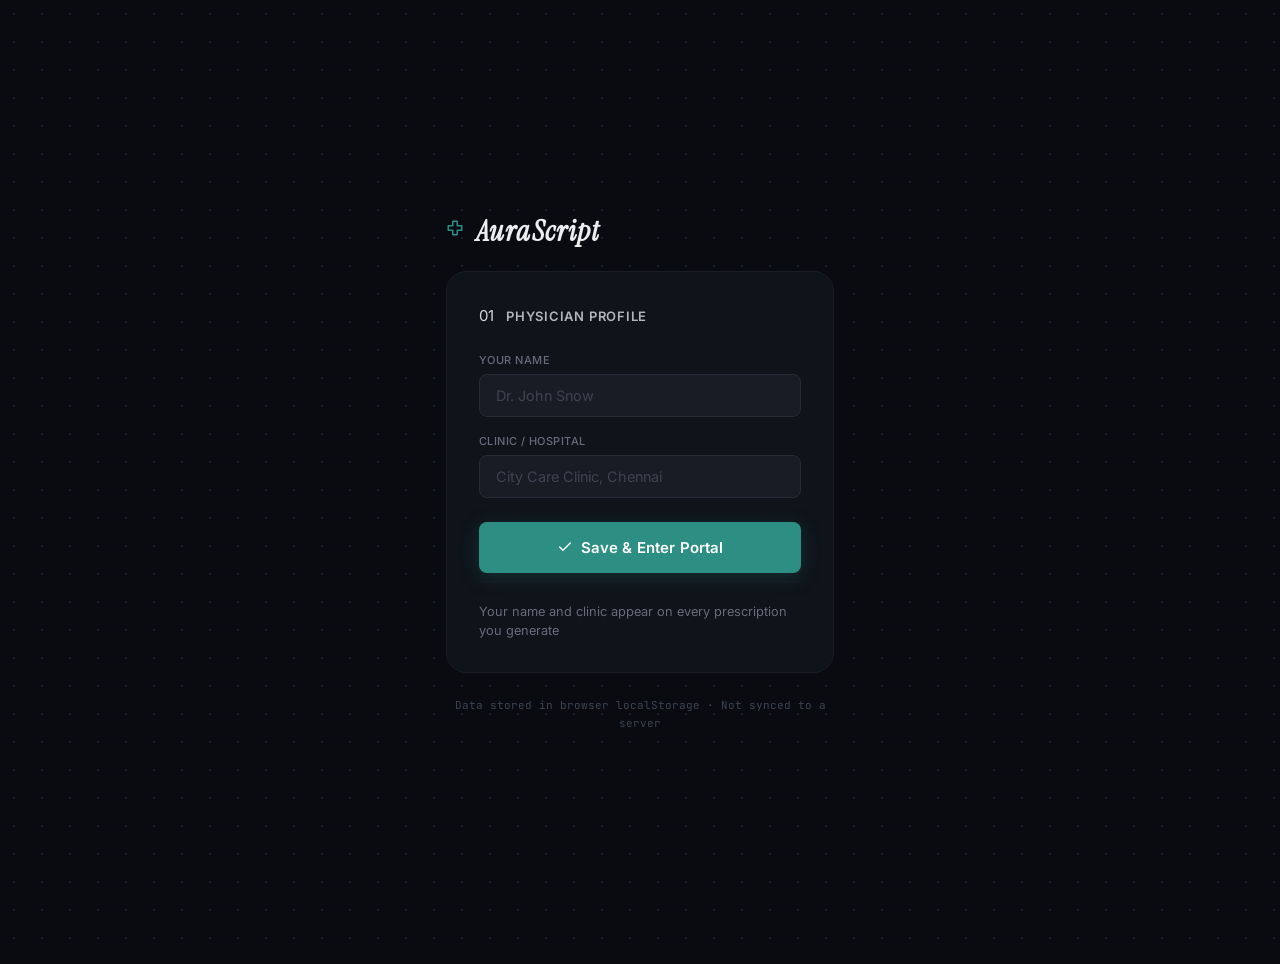
==== commit e417dd61: "Fix HTML encoding issues in login.html" ====
--- a/login.html
+++ b/login.html
@@ -58,7 +58,7 @@
                                 type="text"
                                 id="setupClinicName"
                                 name="clinicName"
-                                placeholder="Government Hospital , Chennai"
+                                placeholder="City Care Clinic, Chennai"
                                 autocomplete="organization"
                                 required
                             >
@@ -73,7 +73,7 @@
                     </button>
 
                     <p class="login-help">
-                        Your name and clinic appear on every prescription you generate. This information is stored locally on your device only and is never uploaded.
+                          Your name and clinic appear on every prescription you generate
                     </p>
                 </div>
             </div>
--- a/style.css
+++ b/style.css
@@ -146,17 +146,7 @@
     color: inherit;
 }
 
-.brand-icon {
-    width: 32px;
-    height: 32px;
-    background-color: var(--accent-dim);
-    border: 1px solid var(--accent-border);
-    border-radius: var(--r-md);
-    display: flex;
-    align-items: center;
-    justify-content: center;
-    flex-shrink: 0;
-}
+
 
 .brand-icon svg {
     width: 18px;
@@ -240,19 +230,6 @@
     margin-bottom: var(--sp-5);
 }
 
-.section-num {
-    font-family: var(--font-mono);
-    font-size: 0.6875rem;
-    font-weight: 600;
-    color: var(--accent);
-    letter-spacing: 0.08em;
-    line-height: 1;
-    padding: 2px 6px;
-    background-color: var(--accent-dim);
-    border-radius: 3px;
-    flex-shrink: 0;
-    user-select: none;
-}
 
 .section-title {
     font-size: 0.8125rem;
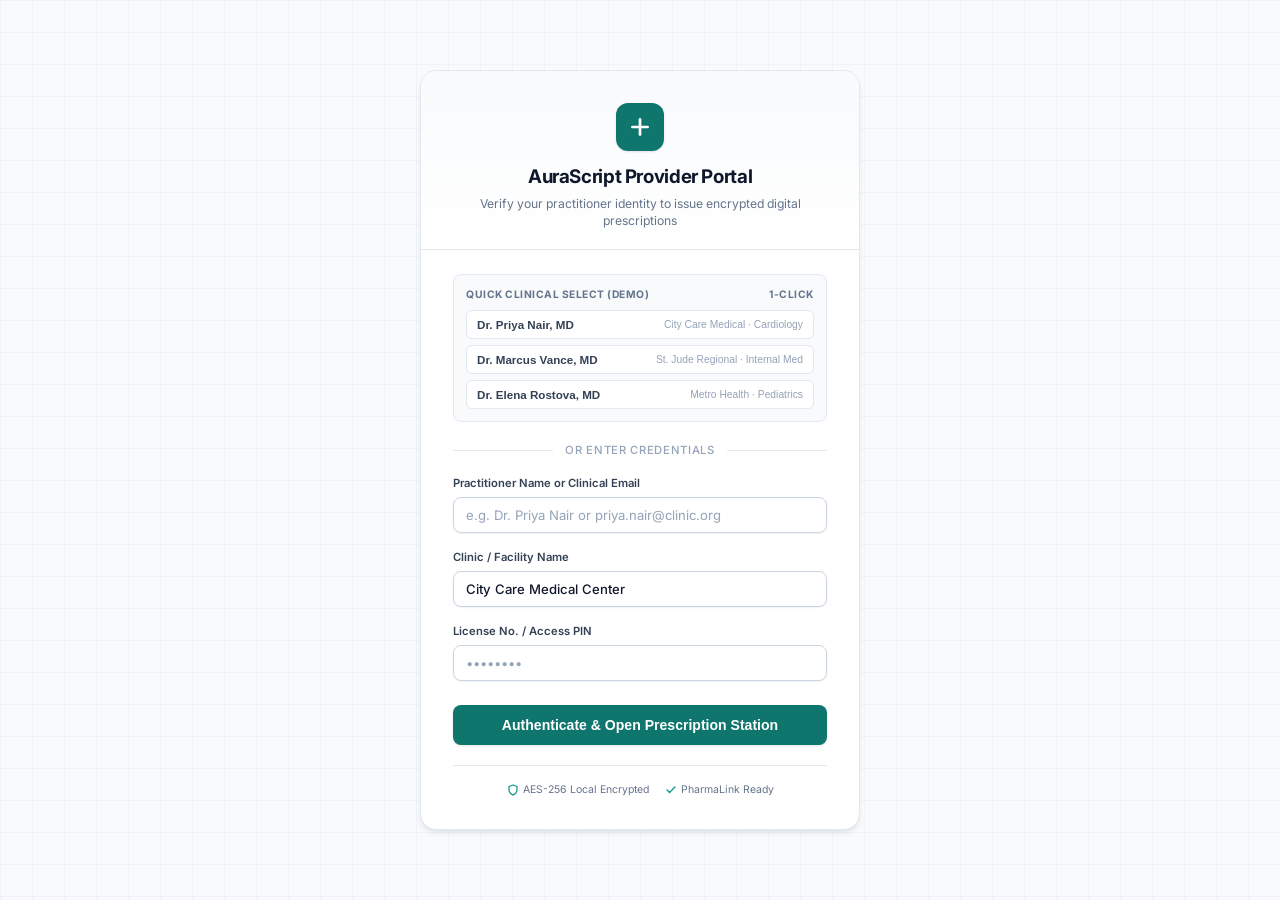
==== commit 275292c5: "V 20112026" ====
--- a/login.html
+++ b/login.html
@@ -1,144 +1,211 @@
-<!DOCTYPE html>
-<html lang="en">
-
-<head>
-    <meta charset="UTF-8">
-    <meta name="viewport" content="width=device-width, initial-scale=1.0, viewport-fit=cover">
-    <meta name="theme-color" content="#29a897">
-    <meta name="mobile-web-app-capable" content="yes">
-    <meta name="apple-mobile-web-app-capable" content="yes">
-    <meta name="apple-mobile-web-app-status-bar-style" content="black-translucent">
-    <meta name="apple-mobile-web-app-title" content="AuraScript">
-    <meta name="description" content="AuraScript — set up your physician profile to start generating digital prescriptions.">
-    <link rel="manifest" href="manifest.json">
-    <title>AuraScript | Physician Profile</title>
-    <link rel="stylesheet" href="style.css">
-</head>
-
-<body>
-
-    <div class="login-shell">
-
-        <!-- ── Brand Header ──────────────────────────────────── -->
-        <header>
-            <div class="brand-lockup">
-                <div class="brand-icon" aria-hidden="true">
-                    <svg viewBox="0 0 24 24" fill="none" stroke="currentColor" stroke-width="2" stroke-linecap="round" stroke-linejoin="round">
-                        <path d="M9 3H15V9H21V15H15V21H9V15H3V9H9V3Z"/>
-                    </svg>
-                </div>
-                <span class="brand-name">AuraScript</span>
-            </div>
-        </header>
-
-        <!-- ── Profile Card ──────────────────────────────────── -->
-        <main>
-            <div class="login-card">
-                <div class="login-card-body">
-                    <div class="section-header">
-                        <span class="section-num" aria-hidden="true">01</span>
-                        <h1 class="section-title">Physician Profile</h1>
-                    </div>
-
-                    <div class="login-fields">
-                        <div class="field-group">
-                            <label class="field-label" for="setupDoctorName">Your Name</label>
-                            <input
-                                type="text"
-                                id="setupDoctorName"
-                                name="doctorName"
-                                placeholder="Dr. John Snow"
-                                autocomplete="name"
-                                required
-                            >
-                        </div>
-                        <div class="field-group">
-                            <label class="field-label" for="setupClinicName">Clinic / Hospital</label>
-                            <input
-                                type="text"
-                                id="setupClinicName"
-                                name="clinicName"
-                                placeholder="City Care Clinic, Chennai"
-                                autocomplete="organization"
-                                required
-                            >
-                        </div>
-                    </div>
-
-                    <button type="button" id="saveProfile" class="btn-primary">
-                        <svg viewBox="0 0 24 24" fill="none" stroke="currentColor" stroke-width="2" stroke-linecap="round" stroke-linejoin="round" width="16" height="16">
-                            <polyline points="20 6 9 17 4 12"/>
-                        </svg>
-                        Save &amp; Enter Portal
-                    </button>
-
-                    <p class="login-help">
-                          Your name and clinic appear on every prescription you generate
-                    </p>
-                </div>
-            </div>
-        </main>
-
-        <!-- ── Footer Note ────────────────────────────────────── -->
-        <p class="login-footer-note">Data stored in browser localStorage · Not synced to a server</p>
-
-    </div><!-- /.login-shell -->
-
-    <!-- ── Toast Notifications ──────────────────────────────── -->
-    <div class="toast-region" id="toastRegion" aria-live="polite" aria-atomic="false"></div>
-
-    <script>
-        // ── Inline minimal script for login page ──────────────
-        // (Avoids depending on the main script.js which expects index.html elements)
-
-        function showToast(message, type) {
-            const region = document.getElementById('toastRegion');
-            const icons = {
-                error:   '<svg class="toast-icon" viewBox="0 0 24 24" fill="none" stroke="currentColor" stroke-width="2.5" stroke-linecap="round" stroke-linejoin="round"><circle cx="12" cy="12" r="10"/><line x1="12" y1="8" x2="12" y2="12"/><line x1="12" y1="16" x2="12.01" y2="16"/></svg>',
-                success: '<svg class="toast-icon" viewBox="0 0 24 24" fill="none" stroke="currentColor" stroke-width="2.5" stroke-linecap="round" stroke-linejoin="round"><polyline points="20 6 9 17 4 12"/></svg>',
-            };
-            const toast = document.createElement('div');
-            toast.className = `toast toast--${type}`;
-            toast.innerHTML = `${icons[type] || ''}<span>${message}</span>`;
-            region.appendChild(toast);
-            setTimeout(() => {
-                toast.classList.add('is-leaving');
-                toast.addEventListener('animationend', () => toast.remove(), { once: true });
-            }, 3000);
-        }
-
-        document.getElementById('saveProfile').addEventListener('click', () => {
-            const drName = document.getElementById('setupDoctorName').value.trim();
-            const clName = document.getElementById('setupClinicName').value.trim();
-
-            if (!drName || !clName) {
-                showToast('Please enter your name and clinic before continuing.', 'error');
-                return;
-            }
-
-            const profile = { doctorName: drName, clinicName: clName };
-            localStorage.setItem('aura_doctor_profile', JSON.stringify(profile));
-            window.location.href = 'index.html';
-        });
-
-        // Pre-fill if profile already exists
-        window.addEventListener('load', () => {
-            const saved = localStorage.getItem('aura_doctor_profile');
-            if (saved) {
-                try {
-                    const profile = JSON.parse(saved);
-                    document.getElementById('setupDoctorName').value = profile.doctorName || '';
-                    document.getElementById('setupClinicName').value = profile.clinicName || '';
-                } catch (e) { /* ignore corrupt data */ }
-            }
-        });
-
-        // Allow Enter key to submit
-        document.addEventListener('keydown', (e) => {
-            if (e.key === 'Enter') document.getElementById('saveProfile').click();
-        });
-    </script>
-
-</body>
-
-</html>
+<!DOCTYPE html>
+<html lang="en">
+
+<head>
+    <meta charset="UTF-8">
+    <meta name="viewport" content="width=device-width, initial-scale=1.0, viewport-fit=cover">
+    <meta name="theme-color" content="#0f766e">
+    <meta name="mobile-web-app-capable" content="yes">
+    <meta name="apple-mobile-web-app-capable" content="yes">
+    <meta name="apple-mobile-web-app-status-bar-style" content="default">
+    <meta name="apple-mobile-web-app-title" content="AuraScript Provider Portal">
+    <title>AuraScript | Practitioner Sign In</title>
+    <link rel="stylesheet" href="style.css">
+</head>
+
+<body>
+
+    <div class="auth-wrapper">
+        <main class="auth-card">
+
+            <!-- Card Header -->
+            <div class="auth-header">
+                <div class="auth-brand-icon" aria-hidden="true">
+                    <svg viewBox="0 0 24 24" fill="none" stroke="currentColor" stroke-width="2.5" stroke-linecap="round" stroke-linejoin="round">
+                        <line x1="12" y1="5" x2="12" y2="19"></line>
+                        <line x1="5" y1="12" x2="19" y2="12"></line>
+                    </svg>
+                </div>
+                <h1 class="auth-title">AuraScript Provider Portal</h1>
+                <p class="auth-subtitle">Verify your practitioner identity to issue encrypted digital prescriptions</p>
+            </div>
+
+            <!-- Card Body -->
+            <div class="auth-body">
+
+                <!-- Fast Demo Profiles for Clinical Testing -->
+                <div class="demo-physicians-section">
+                    <div class="demo-title">
+                        <span>Quick Clinical Select (Demo)</span>
+                        <span>1-Click</span>
+                    </div>
+                    <div class="demo-chips">
+                        <button type="button" class="demo-chip-btn" id="demoPriya">
+                            <strong>Dr. Priya Nair, MD</strong>
+                            <span class="demo-chip-role">City Care Medical · Cardiology</span>
+                        </button>
+                        <button type="button" class="demo-chip-btn" id="demoMarcus">
+                            <strong>Dr. Marcus Vance, MD</strong>
+                            <span class="demo-chip-role">St. Jude Regional · Internal Med</span>
+                        </button>
+                        <button type="button" class="demo-chip-btn" id="demoElena">
+                            <strong>Dr. Elena Rostova, MD</strong>
+                            <span class="demo-chip-role">Metro Health · Pediatrics</span>
+                        </button>
+                    </div>
+                </div>
+
+                <div class="auth-divider">
+                    <span>Or Enter Credentials</span>
+                </div>
+
+                <!-- Physician Login / Identity Setup Form -->
+                <form class="auth-form" id="loginForm" autocomplete="on">
+                    <div class="auth-field">
+                        <label class="auth-label" for="loginEmail">Practitioner Name or Clinical Email</label>
+                        <input
+                            type="text"
+                            id="loginEmail"
+                            name="email"
+                            placeholder="e.g. Dr. Priya Nair or priya.nair@clinic.org"
+                            autocomplete="username"
+                            required
+                        >
+                    </div>
+
+                    <div class="auth-field">
+                        <label class="auth-label" for="loginClinic">Clinic / Facility Name</label>
+                        <input
+                            type="text"
+                            id="loginClinic"
+                            name="clinic"
+                            placeholder="e.g. City Care Medical Center"
+                            value="City Care Medical Center"
+                            required
+                        >
+                    </div>
+
+                    <div class="auth-field">
+                        <label class="auth-label" for="loginPassword">License No. / Access PIN</label>
+                        <input
+                            type="password"
+                            id="loginPassword"
+                            name="password"
+                            placeholder="••••••••"
+                            autocomplete="current-password"
+                            required
+                        >
+                    </div>
+
+                    <button type="submit" class="auth-submit-btn" id="btnSubmit">
+                        Authenticate &amp; Open Prescription Station
+                    </button>
+                </form>
+
+                <!-- Institutional Compliance Footer -->
+                <div class="auth-compliance-footer">
+                    <span class="auth-compliance-item">
+                        <svg viewBox="0 0 24 24" fill="none" stroke="currentColor" stroke-width="2.5" stroke-linecap="round" stroke-linejoin="round">
+                            <path d="M12 22s8-4 8-10V5l-8-3-8 3v7c0 6 8 10 8 10z"></path>
+                        </svg>
+                        AES-256 Local Encrypted
+                    </span>
+                    <span class="auth-compliance-item">
+                        <svg viewBox="0 0 24 24" fill="none" stroke="currentColor" stroke-width="2.5" stroke-linecap="round" stroke-linejoin="round">
+                            <polyline points="20 6 9 17 4 12"></polyline>
+                        </svg>
+                        PharmaLink Ready
+                    </span>
+                </div>
+
+            </div>
+        </main>
+    </div>
+
+    <!-- Toast Notifications -->
+    <div class="toast-region" id="toastRegion" aria-live="polite" aria-atomic="false"></div>
+
+    <script>
+        function showToast(message, type = 'info') {
+            const region = document.getElementById('toastRegion');
+            const toast = document.createElement('div');
+            toast.className = `toast toast--${type}`;
+            toast.textContent = message;
+            region.appendChild(toast);
+
+            setTimeout(() => {
+                toast.classList.add('is-leaving');
+                toast.addEventListener('animationend', () => toast.remove(), { once: true });
+            }, 2500);
+        }
+
+        function completeLogin(doctorName, clinicName) {
+            const profile = {
+                doctorName: doctorName || 'Dr. Physician, MD',
+                clinicName: clinicName || 'City Care Medical Center'
+            };
+            localStorage.setItem('aura_doctor_profile', JSON.stringify(profile));
+            showToast('Practitioner authenticated. Loading workstation...', 'success');
+            setTimeout(() => {
+                window.location.href = 'index.html';
+            }, 300);
+        }
+
+        // Email / Name Form Submit
+        document.getElementById('loginForm').addEventListener('submit', (e) => {
+            e.preventDefault();
+            const emailInput = document.getElementById('loginEmail').value.trim();
+            const clinicInput = document.getElementById('loginClinic').value.trim() || 'City Care Medical Center';
+
+            if (!emailInput) {
+                showToast('Please enter your practitioner name or email.', 'error');
+                return;
+            }
+
+            let displayName = emailInput;
+            if (emailInput.includes('@')) {
+                const username = emailInput.split('@')[0];
+                const cleanName = username.replace(/[._]/g, ' ').replace(/\b\w/g, l => l.toUpperCase());
+                displayName = cleanName.toLowerCase().startsWith('dr') ? cleanName : `Dr. ${cleanName}, MD`;
+            } else if (!displayName.toLowerCase().startsWith('dr')) {
+                displayName = `Dr. ${displayName}`;
+            }
+
+            completeLogin(displayName, clinicInput);
+        });
+
+        // Fast Demo Profile Buttons
+        document.getElementById('demoPriya').addEventListener('click', () => {
+            completeLogin('Dr. Priya Nair, MD', 'City Care Medical · Cardiology');
+        });
+
+        document.getElementById('demoMarcus').addEventListener('click', () => {
+            completeLogin('Dr. Marcus Vance, MD', 'St. Jude Regional · Internal Medicine');
+        });
+
+        document.getElementById('demoElena').addEventListener('click', () => {
+            completeLogin('Dr. Elena Rostova, MD', 'Metro Health Network · Pediatrics');
+        });
+
+        // Pre-fill if a profile already exists
+        window.addEventListener('load', () => {
+            const saved = localStorage.getItem('aura_doctor_profile');
+            if (saved) {
+                try {
+                    const profile = JSON.parse(saved);
+                    if (profile.doctorName) {
+                        const emailField = document.getElementById('loginEmail');
+                        if (emailField) emailField.value = profile.doctorName;
+                    }
+                    if (profile.clinicName) {
+                        const clinicField = document.getElementById('loginClinic');
+                        if (clinicField) clinicField.value = profile.clinicName;
+                    }
+                } catch (e) { /* ignore */ }
+            }
+        });
+    </script>
+
+</body>
+
+</html>
--- a/style.css
+++ b/style.css
@@ -1,1038 +1,1480 @@
-/* ─────────────────────────────────────────────────────────────
-   AuraScript Design System
-   Medical precision · Understated confidence · Efficiency
-   ───────────────────────────────────────────────────────────── */
-
-/* ── Google Fonts ───────────────────────────────────────────── */
-@import url('https://fonts.googleapis.com/css2?family=Instrument+Serif:ital@0;1&family=Inter:wght@300;400;500;600&family=JetBrains+Mono:wght@400;600&display=swap');
-
-/* ── Design Tokens ──────────────────────────────────────────── */
-:root {
-    /* Slate surface scale */
-    --slate-950: hsl(220, 30%, 5%);
-    --slate-900: hsl(220, 26%, 8%);
-    --slate-800: hsl(220, 22%, 12%);
-    --slate-700: hsl(220, 18%, 18%);
-    --slate-600: hsl(220, 14%, 28%);
-    --slate-500: hsl(220, 10%, 44%);
-    --slate-400: hsl(220, 8%, 58%);
-    --slate-300: hsl(220, 8%, 72%);
-    --slate-200: hsl(220, 6%, 84%);
-    --slate-100: hsl(220, 6%, 93%);
-
-    /* Accent — medical teal */
-    --accent:        hsl(173, 52%, 37%);
-    --accent-hover:  hsl(173, 52%, 44%);
-    --accent-dim:    hsl(173, 40%, 11%);
-    --accent-border: hsl(173, 40%, 22%);
-
-    /* Semantic states */
-    --success: hsl(145, 55%, 40%);
-    --warning: hsl(38, 90%, 48%);
-    --error:   hsl(0, 68%, 52%);
-    --error-dim: hsl(0, 40%, 12%);
-
-    /* Typography */
-    --font-display: 'Instrument Serif', Georgia, 'Times New Roman', serif;
-    --font-sans:    'Inter', system-ui, -apple-system, sans-serif;
-    --font-mono:    'JetBrains Mono', 'Fira Code', 'Courier New', monospace;
-
-    /* Spacing (4px base grid) */
-    --sp-1:  4px;
-    --sp-2:  8px;
-    --sp-3:  12px;
-    --sp-4:  16px;
-    --sp-5:  20px;
-    --sp-6:  24px;
-    --sp-8:  32px;
-    --sp-10: 40px;
-    --sp-12: 48px;
-    --sp-16: 64px;
-
-    /* Border radius (proportional) */
-    --r-sm:  5px;
-    --r-md:  8px;
-    --r-lg:  14px;
-    --r-xl:  20px;
-
-    /* Transitions */
-    --ease-out: cubic-bezier(0.22, 1, 0.36, 1);
-    --ease-in-out: cubic-bezier(0.4, 0, 0.2, 1);
-    --t-fast: 120ms;
-    --t-base: 200ms;
-    --t-slow: 350ms;
-
-    /* Shadows */
-    --shadow-sm: 0 1px 3px rgba(0,0,0,0.4), 0 1px 2px rgba(0,0,0,0.25);
-    --shadow-md: 0 4px 12px rgba(0,0,0,0.4), 0 2px 4px rgba(0,0,0,0.3);
-    --shadow-lg: 0 12px 32px rgba(0,0,0,0.5), 0 4px 8px rgba(0,0,0,0.35);
-    --shadow-accent: 0 4px 20px hsla(173, 52%, 37%, 0.25);
-}
-
-/* ── Reset ──────────────────────────────────────────────────── */
-*,
-*::before,
-*::after {
-    margin: 0;
-    padding: 0;
-    box-sizing: border-box;
-}
-
-/* ── Base ───────────────────────────────────────────────────── */
-html {
-    font-size: 16px;
-    -webkit-text-size-adjust: 100%;
-    scroll-behavior: smooth;
-}
-
-body {
-    font-family: var(--font-sans);
-    font-size: 0.9375rem;
-    line-height: 1.6;
-    color: var(--slate-200);
-    background-color: var(--slate-950);
-    /* Subtle dot-grid texture — avoids flat surfaces without blobs */
-    background-image: radial-gradient(
-        circle,
-        hsl(220, 18%, 14%) 1px,
-        transparent 1px
-    );
-    background-size: 28px 28px;
-    min-height: 100vh;
-    padding: var(--sp-6) var(--sp-4);
-    padding-bottom: calc(var(--sp-10) + env(safe-area-inset-bottom, 0px));
-    display: flex;
-    flex-direction: column;
-    align-items: center;
-}
-
-/* ── Focus Visible (accessibility) ─────────────────────────── */
-:focus-visible {
-    outline: 2px solid var(--accent);
-    outline-offset: 3px;
-    border-radius: var(--r-sm);
-}
-
-/* ── App Shell ──────────────────────────────────────────────── */
-.app-shell {
-    width: 100%;
-    max-width: 760px;
-    display: flex;
-    flex-direction: column;
-    gap: var(--sp-6);
-}
-
-/* ── Header ─────────────────────────────────────────────────── */
-.site-header {
-    display: flex;
-    align-items: flex-start;
-    justify-content: space-between;
-    gap: var(--sp-4);
-    padding: var(--sp-2) 0 var(--sp-4);
-    border-bottom: 1px solid var(--slate-800);
-}
-
-.header-brand {
-    display: flex;
-    flex-direction: column;
-    gap: var(--sp-1);
-}
-
-.brand-lockup {
-    display: flex;
-    align-items: center;
-    gap: var(--sp-3);
-    text-decoration: none;
-    color: inherit;
-}
-
-
-
-.brand-icon svg {
-    width: 18px;
-    height: 18px;
-    color: var(--accent);
-}
-
-.brand-name {
-    font-family: var(--font-display);
-    font-size: 1.8rem;
-    font-weight: 600;
-    font-style: oblique;
-    color: var(--slate-100);
-    letter-spacing: 0.04em;
-    line-height: 1.1;
-}
-
-.brand-context {
-    font-size: 0.75rem;
-    color: var(--slate-500);
-    font-weight: 400;
-    letter-spacing: 0.01em;
-    padding-left: calc(32px + var(--sp-3));
-}
-
-.brand-context strong {
-    color: var(--slate-300);
-    font-weight: 500;
-}
-
-.header-actions {
-    display: flex;
-    align-items: center;
-    gap: var(--sp-3);
-    padding-top: 4px;
-}
-
-.change-profile-link {
-    font-size: 0.78rem;
-    color: var(--slate-500);
-    text-decoration: none;
-    font-weight: 500;
-    letter-spacing: 0.02em;
-    padding: var(--sp-2) var(--sp-3);
-    border: 1px solid var(--slate-700);
-    border-radius: var(--r-sm);
-    transition: color var(--t-base) var(--ease-out),
-                border-color var(--t-base) var(--ease-out),
-                background-color var(--t-base) var(--ease-out);
-}
-
-.change-profile-link:hover {
-    color: var(--slate-100);
-    border-color: var(--slate-600);
-    background-color: var(--slate-800);
-}
-
-/* ── Main Form Card ─────────────────────────────────────────── */
-.prescription-form {
-    background-color: var(--slate-900);
-    border: 1px solid var(--slate-800);
-    border-radius: var(--r-xl);
-    overflow: hidden;
-}
-
-/* ── Form Section ───────────────────────────────────────────── */
-.form-section {
-    padding: var(--sp-6);
-    border-bottom: 1px solid var(--slate-800);
-    transition: background-color var(--t-base) var(--ease-out);
-}
-
-.form-section:last-of-type {
-    border-bottom: none;
-}
-
-.section-header {
-    display: flex;
-    align-items: baseline;
-    gap: var(--sp-3);
-    margin-bottom: var(--sp-5);
-}
-
-
-.section-title {
-    font-size: 0.8125rem;
-    font-weight: 600;
-    color: var(--slate-300);
-    letter-spacing: 0.06em;
-    text-transform: uppercase;
-    line-height: 1;
-}
-
-/* ── Input Grid ─────────────────────────────────────────────── */
-.input-row {
-    display: grid;
-    gap: var(--sp-3);
-}
-
-.input-row-3 { grid-template-columns: 2fr 1fr 1fr; }
-.input-row-2 { grid-template-columns: 1fr 1fr; }
-.input-row-1 { grid-template-columns: 1fr; }
-
-/* ── Labels ─────────────────────────────────────────────────── */
-.field-group {
-    display: flex;
-    flex-direction: column;
-    gap: var(--sp-1);
-}
-
-.field-label {
-    font-size: 0.6875rem;
-    font-weight: 500;
-    color: var(--slate-500);
-    letter-spacing: 0.04em;
-    text-transform: uppercase;
-}
-
-/* ── Inputs ─────────────────────────────────────────────────── */
-input,
-select,
-textarea {
-    width: 100%;
-    font-family: var(--font-sans);
-    font-size: 0.9rem;
-    font-weight: 400;
-    color: var(--slate-100);
-    background-color: var(--slate-800);
-    border: 1px solid var(--slate-700);
-    border-radius: var(--r-md);
-    padding: var(--sp-3) var(--sp-4);
-    outline: none;
-    transition:
-        border-color var(--t-base) var(--ease-out),
-        background-color var(--t-base) var(--ease-out),
-        box-shadow var(--t-base) var(--ease-out);
-    -webkit-appearance: none;
-    appearance: none;
-}
-
-input::placeholder,
-textarea::placeholder {
-    color: var(--slate-600);
-}
-
-input:hover,
-select:hover,
-textarea:hover {
-    border-color: var(--slate-600);
-    background-color: hsl(220, 22%, 14%);
-}
-
-input:focus,
-select:focus,
-textarea:focus {
-    border-color: var(--accent-border);
-    background-color: var(--slate-800);
-    box-shadow: 0 0 0 3px hsla(173, 52%, 37%, 0.12);
-}
-
-input.invalid,
-select.invalid {
-    border-color: var(--error);
-    box-shadow: 0 0 0 3px hsla(0, 68%, 52%, 0.12);
-}
-
-/* Hide number spinners */
-input[type=number]::-webkit-inner-spin-button,
-input[type=number]::-webkit-outer-spin-button {
-    -webkit-appearance: none;
-    margin: 0;
-}
-input[type=number] {
-    -moz-appearance: textfield;
-    appearance: textfield;
-}
-
-/* ── Select ─────────────────────────────────────────────────── */
-select {
-    cursor: pointer;
-    background-image: url("data:image/svg+xml,%3Csvg xmlns='http://www.w3.org/2000/svg' width='12' height='12' viewBox='0 0 24 24' fill='none' stroke='%2370818f' stroke-width='2.5' stroke-linecap='round' stroke-linejoin='round'%3E%3Cpolyline points='6 9 12 15 18 9'%3E%3C/polyline%3E%3C/svg%3E");
-    background-repeat: no-repeat;
-    background-position: right var(--sp-3) center;
-    padding-right: var(--sp-8);
-}
-
-select option {
-    background-color: var(--slate-800);
-    color: var(--slate-100);
-}
-
-/* ── Textarea ───────────────────────────────────────────────── */
-textarea {
-    resize: vertical;
-    min-height: 72px;
-    line-height: 1.5;
-    font-size: 0.875rem;
-}
-
-/* ── Medication List ────────────────────────────────────────── */
-.medication-list {
-    display: flex;
-    flex-direction: column;
-    gap: var(--sp-3);
-}
-
-.med-item {
-    display: grid;
-    grid-template-columns: 2fr 1.4fr 1fr 1.2fr auto;
-    gap: var(--sp-3);
-    align-items: start;
-    padding: var(--sp-4);
-    background-color: var(--slate-800);
-    border: 1px solid var(--slate-700);
-    border-radius: var(--r-md);
-    position: relative;
-    animation: fadeSlideIn var(--t-slow) var(--ease-out) both;
-}
-
-@keyframes fadeSlideIn {
-    from {
-        opacity: 0;
-        transform: translateY(8px);
-    }
-    to {
-        opacity: 1;
-        transform: translateY(0);
-    }
-}
-
-/* ── Dosage Group ───────────────────────────────────────────── */
-.dosage-group {
-    display: flex;
-    border: 1px solid var(--slate-700);
-    border-radius: var(--r-md);
-    overflow: hidden;
-    transition: border-color var(--t-base) var(--ease-out),
-                box-shadow var(--t-base) var(--ease-out);
-}
-
-.dosage-group:focus-within {
-    border-color: var(--accent-border);
-    box-shadow: 0 0 0 3px hsla(173, 52%, 37%, 0.12);
-}
-
-.dosage-group .med-dosage {
-    flex: 1;
-    border: none;
-    border-right: 1px solid var(--slate-700);
-    border-radius: 0;
-    background-color: var(--slate-800);
-    padding: var(--sp-3) var(--sp-3);
-}
-
-.dosage-group .med-dosage:hover,
-.dosage-group .med-dosage:focus {
-    border-color: transparent;
-    box-shadow: none;
-    background-color: hsl(220, 22%, 14%);
-}
-
-.dosage-group .med-unit {
-    width: 68px;
-    flex-shrink: 0;
-    border: none;
-    border-radius: 0;
-    background-color: var(--slate-800);
-    padding: var(--sp-3) var(--sp-2);
-    padding-right: 28px;
-    font-size: 0.8125rem;
-    background-position: right 8px center;
-    background-image: url("data:image/svg+xml,%3Csvg xmlns='http://www.w3.org/2000/svg' width='10' height='10' viewBox='0 0 24 24' fill='none' stroke='%2370818f' stroke-width='2.5' stroke-linecap='round' stroke-linejoin='round'%3E%3Cpolyline points='6 9 12 15 18 9'%3E%3C/polyline%3E%3C/svg%3E");
-}
-
-.dosage-group .med-unit:hover,
-.dosage-group .med-unit:focus {
-    border-color: transparent;
-    box-shadow: none;
-    background-color: hsl(220, 22%, 14%);
-}
-
-/* ── Delete Medication Button ───────────────────────────────── */
-.btn-delete-med {
-    width: 32px;
-    height: 32px;
-    flex-shrink: 0;
-    display: flex;
-    align-items: center;
-    justify-content: center;
-    background: transparent;
-    border: 1px solid var(--slate-700);
-    border-radius: var(--r-sm);
-    color: var(--slate-600);
-    cursor: pointer;
-    transition:
-        color var(--t-fast) var(--ease-out),
-        border-color var(--t-fast) var(--ease-out),
-        background-color var(--t-fast) var(--ease-out);
-    margin-top: 2px;
-    align-self: start;
-}
-
-.btn-delete-med:hover {
-    color: var(--error);
-    border-color: var(--error);
-    background-color: var(--error-dim);
-}
-
-.btn-delete-med svg {
-    width: 14px;
-    height: 14px;
-    pointer-events: none;
-}
-
-/* ── Autocomplete ───────────────────────────────────────────── */
-.autocomplete-suggestions {
-    position: absolute;
-    top: calc(100% + 4px);
-    left: 0;
-    width: clamp(180px, 42%, 260px);
-    background-color: var(--slate-800);
-    border: 1px solid var(--slate-700);
-    border-radius: var(--r-md);
-    z-index: 100;
-    box-shadow: var(--shadow-lg);
-    overflow: hidden;
-    animation: fadeSlideIn var(--t-fast) var(--ease-out) both;
-}
-
-.suggestion-item {
-    padding: var(--sp-3) var(--sp-4);
-    cursor: pointer;
-    font-size: 0.875rem;
-    color: var(--slate-300);
-    border-bottom: 1px solid var(--slate-700);
-    transition: background-color var(--t-fast) var(--ease-out),
-                color var(--t-fast) var(--ease-out);
-}
-
-.suggestion-item:last-child {
-    border-bottom: none;
-}
-
-.suggestion-item:hover,
-.suggestion-item.active {
-    background-color: var(--accent-dim);
-    color: var(--slate-100);
-}
-
-.suggestion-item strong {
-    color: var(--accent-hover);
-    font-weight: 600;
-}
-
-/* ── Add Medication Button ──────────────────────────────────── */
-.btn-add-med {
-    display: flex;
-    align-items: center;
-    gap: var(--sp-2);
-    background: transparent;
-    border: 1px dashed var(--slate-700);
-    color: var(--slate-500);
-    padding: var(--sp-3) var(--sp-4);
-    border-radius: var(--r-md);
-    cursor: pointer;
-    font-family: var(--font-sans);
-    font-size: 0.8125rem;
-    font-weight: 500;
-    width: 100%;
-    margin-top: var(--sp-3);
-    transition:
-        color var(--t-base) var(--ease-out),
-        border-color var(--t-base) var(--ease-out),
-        background-color var(--t-base) var(--ease-out);
-}
-
-.btn-add-med:hover {
-    color: var(--accent-hover);
-    border-color: var(--accent-border);
-    background-color: var(--accent-dim);
-}
-
-.btn-add-med svg {
-    width: 14px;
-    height: 14px;
-    flex-shrink: 0;
-}
-
-/* ── Primary Button ─────────────────────────────────────────── */
-.btn-primary {
-    display: flex;
-    align-items: center;
-    justify-content: center;
-    gap: var(--sp-2);
-    width: 100%;
-    padding: var(--sp-4) var(--sp-6);
-    background-color: var(--accent);
-    border: none;
-    border-radius: var(--r-md);
-    color: hsl(0, 0%, 100%);
-    font-family: var(--font-sans);
-    font-size: 0.9375rem;
-    font-weight: 600;
-    letter-spacing: 0.01em;
-    cursor: pointer;
-    box-shadow: var(--shadow-accent);
-    transition:
-        background-color var(--t-base) var(--ease-out),
-        box-shadow var(--t-base) var(--ease-out),
-        transform var(--t-fast) var(--ease-out);
-    -webkit-tap-highlight-color: transparent;
-}
-
-.btn-primary:hover {
-    background-color: var(--accent-hover);
-    box-shadow: 0 6px 28px hsla(173, 52%, 37%, 0.35);
-}
-
-.btn-primary:active {
-    transform: scale(0.98);
-    box-shadow: var(--shadow-accent);
-}
-
-.btn-primary svg {
-    width: 16px;
-    height: 16px;
-    flex-shrink: 0;
-}
-
-/* ── Form Actions (bottom of card) ─────────────────────────── */
-.form-actions {
-    padding: var(--sp-5) var(--sp-6);
-    background-color: var(--slate-900);
-    border-top: 1px solid var(--slate-800);
-}
-
-/* ── Modal ──────────────────────────────────────────────────── */
-.modal-overlay {
-    display: none;
-    position: fixed;
-    inset: 0;
-    background-color: rgba(5, 7, 12, 0.8);
-    backdrop-filter: blur(4px);
-    -webkit-backdrop-filter: blur(4px);
-    z-index: 200;
-    align-items: center;
-    justify-content: center;
-    padding: var(--sp-6);
-}
-
-.modal-overlay.is-open {
-    display: flex;
-}
-
-.modal-overlay.is-open .modal-dialog {
-    animation: modalIn var(--t-slow) var(--ease-out) both;
-}
-
-@keyframes modalIn {
-    from {
-        opacity: 0;
-        transform: scale(0.94) translateY(12px);
-    }
-    to {
-        opacity: 1;
-        transform: scale(1) translateY(0);
-    }
-}
-
-.modal-dialog {
-    background-color: var(--slate-900);
-    border: 1px solid var(--slate-800);
-    border-radius: var(--r-xl);
-    width: 100%;
-    max-width: 420px;
-    position: relative;
-    overflow: hidden;
-    box-shadow: var(--shadow-lg);
-}
-
-.modal-header {
-    display: flex;
-    align-items: center;
-    justify-content: space-between;
-    padding: var(--sp-5) var(--sp-6);
-    border-bottom: 1px solid var(--slate-800);
-}
-
-.modal-title {
-    font-size: 0.8125rem;
-    font-weight: 600;
-    color: var(--slate-400);
-    letter-spacing: 0.06em;
-    text-transform: uppercase;
-}
-
-.modal-close {
-    width: 28px;
-    height: 28px;
-    display: flex;
-    align-items: center;
-    justify-content: center;
-    background: transparent;
-    border: 1px solid var(--slate-700);
-    border-radius: var(--r-sm);
-    color: var(--slate-500);
-    cursor: pointer;
-    transition:
-        color var(--t-fast) var(--ease-out),
-        border-color var(--t-fast) var(--ease-out),
-        background-color var(--t-fast) var(--ease-out);
-}
-
-.modal-close:hover {
-    color: var(--slate-100);
-    border-color: var(--slate-600);
-    background-color: var(--slate-800);
-}
-
-.modal-close svg {
-    width: 14px;
-    height: 14px;
-    pointer-events: none;
-}
-
-.modal-body {
-    padding: var(--sp-6);
-    text-align: center;
-    display: flex;
-    flex-direction: column;
-    align-items: center;
-    gap: var(--sp-5);
-}
-
-/* ── OTP Display ────────────────────────────────────────────── */
-.otp-label {
-    font-size: 0.6875rem;
-    font-weight: 600;
-    color: var(--slate-500);
-    letter-spacing: 0.1em;
-    text-transform: uppercase;
-    margin-bottom: var(--sp-2);
-}
-
-.otp-chip {
-    display: inline-flex;
-    align-items: center;
-    gap: var(--sp-4);
-    background-color: var(--slate-800);
-    border: 1px solid var(--slate-700);
-    border-radius: var(--r-md);
-    padding: var(--sp-3) var(--sp-5);
-}
-
-#displayOTP {
-    font-family: var(--font-mono);
-    font-size: 1.75rem;
-    font-weight: 600;
-    color: var(--accent-hover);
-    letter-spacing: 0.18em;
-    line-height: 1;
-}
-
-/* ── QR Code Container ──────────────────────────────────────── */
-.qr-wrapper {
-    background-color: #fff;
-    border-radius: var(--r-md);
-    padding: var(--sp-4);
-    display: inline-block;
-    box-shadow: var(--shadow-md);
-}
-
-#qrcode canvas,
-#qrcode img {
-    display: block;
-}
-
-.modal-hint {
-    font-size: 0.8125rem;
-    color: var(--slate-500);
-    line-height: 1.5;
-    max-width: 280px;
-}
-
-/* ── Download Button (modal) ────────────────────────────────── */
-.modal-footer {
-    padding: var(--sp-5) var(--sp-6);
-    border-top: 1px solid var(--slate-800);
-}
-
-.btn-secondary {
-    display: flex;
-    align-items: center;
-    justify-content: center;
-    gap: var(--sp-2);
-    width: 100%;
-    padding: var(--sp-3) var(--sp-5);
-    background: transparent;
-    border: 1px solid var(--slate-700);
-    border-radius: var(--r-md);
-    color: var(--slate-300);
-    font-family: var(--font-sans);
-    font-size: 0.875rem;
-    font-weight: 500;
-    cursor: pointer;
-    transition:
-        color var(--t-base) var(--ease-out),
-        border-color var(--t-base) var(--ease-out),
-        background-color var(--t-base) var(--ease-out);
-}
-
-.btn-secondary:hover {
-    color: var(--slate-100);
-    border-color: var(--slate-500);
-    background-color: var(--slate-800);
-}
-
-.btn-secondary:active {
-    transform: scale(0.98);
-}
-
-.btn-secondary svg {
-    width: 14px;
-    height: 14px;
-    flex-shrink: 0;
-}
-
-/* ── Toast Notifications ────────────────────────────────────── */
-.toast-region {
-    position: fixed;
-    bottom: var(--sp-6);
-    left: 50%;
-    transform: translateX(-50%);
-    z-index: 300;
-    display: flex;
-    flex-direction: column;
-    align-items: center;
-    gap: var(--sp-2);
-    pointer-events: none;
-    width: max-content;
-    max-width: calc(100vw - var(--sp-8));
-}
-
-.toast {
-    display: flex;
-    align-items: center;
-    gap: var(--sp-3);
-    background-color: var(--slate-800);
-    border: 1px solid var(--slate-700);
-    border-radius: var(--r-md);
-    padding: var(--sp-3) var(--sp-5);
-    font-size: 0.875rem;
-    font-weight: 500;
-    color: var(--slate-100);
-    box-shadow: var(--shadow-lg);
-    pointer-events: auto;
-    animation: toastIn var(--t-slow) var(--ease-out) both;
-    white-space: nowrap;
-}
-
-.toast.is-leaving {
-    animation: toastOut var(--t-slow) var(--ease-in-out) both;
-}
-
-@keyframes toastIn {
-    from { opacity: 0; transform: translateY(12px) scale(0.96); }
-    to   { opacity: 1; transform: translateY(0) scale(1); }
-}
-
-@keyframes toastOut {
-    from { opacity: 1; transform: translateY(0) scale(1); }
-    to   { opacity: 0; transform: translateY(8px) scale(0.96); }
-}
-
-.toast-icon {
-    width: 16px;
-    height: 16px;
-    flex-shrink: 0;
-}
-
-.toast--error   { border-left: 3px solid var(--error);   }
-.toast--success { border-left: 3px solid var(--success); }
-.toast--warning { border-left: 3px solid var(--warning); }
-
-.toast--error   .toast-icon { color: var(--error);   }
-.toast--success .toast-icon { color: var(--success); }
-.toast--warning .toast-icon { color: var(--warning); }
-
-/* ── Footer ─────────────────────────────────────────────────── */
-.site-footer {
-    width: 100%;
-    max-width: 760px;
-    display: flex;
-    align-items: center;
-    justify-content: space-between;
-    padding: var(--sp-4) 0 0;
-    border-top: 1px solid var(--slate-800);
-    margin-top: auto;
-    padding-top: var(--sp-4);
-}
-
-.footer-copy {
-    font-size: 0.6875rem;
-    color: var(--slate-600);
-    font-family: var(--font-mono);
-    letter-spacing: 0.02em;
-}
-
-.version-badge {
-    font-family: var(--font-mono);
-    font-size: 0.6875rem;
-    color: var(--slate-600);
-    letter-spacing: 0.04em;
-    padding: 2px 6px;
-    border: 1px solid var(--slate-800);
-    border-radius: 3px;
-}
-
-/* ─────────────────────────────────────────────────────────────
-   LOGIN PAGE
-   ───────────────────────────────────────────────────────────── */
-.login-shell {
-    width: 100%;
-    max-width: 420px;
-    display: flex;
-    flex-direction: column;
-    gap: var(--sp-6);
-    min-height: 100vh;
-    justify-content: center;
-    padding: var(--sp-8) var(--sp-4);
-    margin: 0 auto;
-}
-
-.login-card {
-    background-color: var(--slate-900);
-    border: 1px solid var(--slate-800);
-    border-radius: var(--r-xl);
-    overflow: hidden;
-}
-
-.login-card-body {
-    padding: var(--sp-8);
-}
-
-.login-card-body .section-header {
-    margin-bottom: var(--sp-6);
-}
-
-.login-fields {
-    display: flex;
-    flex-direction: column;
-    gap: var(--sp-4);
-    margin-bottom: var(--sp-6);
-}
-
-.login-help {
-    font-size: 0.8rem;
-    color: var(--slate-500);
-    line-height: 1.5;
-    padding-top: var(--sp-5);
-    border-top: 1px solid var(--slate-800);
-    margin-top: var(--sp-2);
-}
-
-.login-footer-note {
-    font-size: 0.6875rem;
-    color: var(--slate-600);
-    text-align: center;
-    font-family: var(--font-mono);
-}
-
-/* ─────────────────────────────────────────────────────────────
-   RESPONSIVE
-   ───────────────────────────────────────────────────────────── */
-
-/* ── Tablet (≤ 768px) ───────────────────────────────────────── */
-@media (max-width: 768px) {
-    body {
-        padding: var(--sp-4) var(--sp-3);
-        padding-bottom: calc(var(--sp-10) + env(safe-area-inset-bottom, 0px));
-    }
-
-    .input-row-3 {
-        grid-template-columns: 2fr 1fr 1fr;
-    }
-
-    .med-item {
-        grid-template-columns: 1fr 1fr;
-        grid-template-rows: auto auto;
-    }
-
-    .med-item .med-name {
-        grid-column: 1 / 3;
-    }
-
-    .med-item .med-timing {
-        grid-column: 1 / 2;
-    }
-
-    .med-item .btn-delete-med {
-        grid-column: 2 / 3;
-        justify-self: end;
-        align-self: end;
-    }
-}
-
-/* ── Mobile (≤ 480px) ───────────────────────────────────────── */
-@media (max-width: 480px) {
-    body {
-        padding: var(--sp-3) var(--sp-3);
-        font-size: 0.9rem;
-    }
-
-    .brand-name {
-        font-size: 1.3rem;
-    }
-
-    .brand-context {
-        display: none;
-    }
-
-    .form-section {
-        padding: var(--sp-4);
-    }
-
-    .input-row-3 {
-        grid-template-columns: 1fr 80px 80px;
-    }
-
-    .med-item {
-        grid-template-columns: 1fr 1fr;
-        gap: var(--sp-2);
-        padding: var(--sp-3);
-    }
-
-    .med-item .med-name {
-        grid-column: 1 / 3;
-    }
-
-    .med-item .med-duration {
-        grid-column: 1 / 2;
-    }
-
-    .med-item .med-timing {
-        grid-column: 1 / 2;
-    }
-
-    .med-item .btn-delete-med {
-        grid-column: 2 / 3;
-        justify-self: end;
-        align-self: start;
-        margin-top: 0;
-    }
-
-    input,
-    select,
-    textarea {
-        font-size: 1rem; /* ≥ 16px prevents iOS zoom */
-        padding: var(--sp-3) var(--sp-3);
-    }
-
-    .dosage-group .med-unit {
-        width: 58px;
-    }
-
-    #displayOTP {
-        font-size: 1.5rem;
-        letter-spacing: 0.14em;
-    }
-
-    .form-section {
-        padding: var(--sp-4) var(--sp-3);
-    }
-
-    .form-actions {
-        padding: var(--sp-4) var(--sp-3);
-    }
-
-    .login-card-body {
-        padding: var(--sp-6) var(--sp-4);
-    }
-}
-
-/* ── Small mobile (≤ 360px) ─────────────────────────────────── */
-@media (max-width: 360px) {
-    .input-row-3 {
-        grid-template-columns: 1fr 72px 72px;
-    }
-}
+/* ─────────────────────────────────────────────────────────────
+   AuraScript Clinical Design System
+   Medical Precision · Ergonomic Clarity · Institutional Trust
+   ───────────────────────────────────────────────────────────── */
+
+@import url('https://fonts.googleapis.com/css2?family=Inter:wght@400;500;600;700&family=JetBrains+Mono:wght@500;600;700&display=swap');
+
+:root {
+    /* Clinical Slate Palette */
+    --slate-50:  #f8fafc;
+    --slate-100: #f1f5f9;
+    --slate-200: #e2e8f0;
+    --slate-300: #cbd5e1;
+    --slate-400: #94a3b8;
+    --slate-500: #64748b;
+    --slate-600: #475569;
+    --slate-700: #334155;
+    --slate-800: #1e293b;
+    --slate-900: #0f172a;
+    --slate-950: #020617;
+
+    /* Clinical Brand & Accent Colors */
+    --teal-50:  #f0fdfa;
+    --teal-100: #ccfbf1;
+    --teal-200: #99f6e4;
+    --teal-500: #14b8a6;
+    --teal-600: #0d9488;
+    --teal-700: #0f766e;
+    --teal-800: #115e59;
+    --teal-900: #134e4a;
+
+    --blue-50:  #eff6ff;
+    --blue-600: #2563eb;
+    --blue-700: #1d4ed8;
+
+    /* Semantic Status */
+    --success-bg: #ecfdf5;
+    --success-border: #a7f3d0;
+    --success-text: #065f46;
+
+    --warning-bg: #fffbeb;
+    --warning-border: #fde68a;
+    --warning-text: #92400e;
+
+    --error-bg: #fef2f2;
+    --error-border: #fecaca;
+    --error-text: #991b1b;
+    --error-main: #dc2626;
+
+    /* Surfaces */
+    --surface-bg: #f8fafc;
+    --surface-card: #ffffff;
+    --surface-muted: #f1f5f9;
+    --surface-subtle: #f8fafc;
+
+    /* Typography */
+    --font-sans: 'Inter', -apple-system, BlinkMacSystemFont, "Segoe UI", Roboto, sans-serif;
+    --font-mono: 'JetBrains Mono', ui-monospace, SFMono-Regular, Menlo, Monaco, Consolas, monospace;
+
+    /* Spacing */
+    --sp-1: 4px;
+    --sp-2: 8px;
+    --sp-3: 12px;
+    --sp-4: 16px;
+    --sp-5: 20px;
+    --sp-6: 24px;
+    --sp-8: 32px;
+    --sp-10: 40px;
+
+    /* Radius */
+    --r-xs: 4px;
+    --r-sm: 6px;
+    --r-md: 8px;
+    --r-lg: 12px;
+    --r-xl: 16px;
+    --r-full: 9999px;
+
+    /* Shadows — Subtle, Physical, Non-Neon */
+    --shadow-xs: 0 1px 2px rgba(15, 23, 42, 0.05);
+    --shadow-sm: 0 1px 3px rgba(15, 23, 42, 0.08), 0 1px 2px rgba(15, 23, 42, 0.04);
+    --shadow-md: 0 4px 6px -1px rgba(15, 23, 42, 0.08), 0 2px 4px -2px rgba(15, 23, 42, 0.05);
+    --shadow-lg: 0 10px 15px -3px rgba(15, 23, 42, 0.08), 0 4px 6px -4px rgba(15, 23, 42, 0.04);
+    --shadow-modal: 0 20px 25px -5px rgba(15, 23, 42, 0.15), 0 8px 10px -6px rgba(15, 23, 42, 0.1);
+
+    /* Transitions */
+    --transition-fast: 120ms cubic-bezier(0.4, 0, 0.2, 1);
+    --transition-base: 180ms cubic-bezier(0.4, 0, 0.2, 1);
+}
+
+/* ── Reset & Base ───────────────────────────────────────────── */
+*,
+*::before,
+*::after {
+    margin: 0;
+    padding: 0;
+    box-sizing: border-box;
+}
+
+html {
+    font-size: 15px;
+    -webkit-text-size-adjust: 100%;
+    color-scheme: light;
+}
+
+body {
+    font-family: var(--font-sans);
+    font-size: 0.9375rem;
+    line-height: 1.5;
+    color: var(--slate-800);
+    background-color: var(--surface-bg);
+    min-height: 100vh;
+    display: flex;
+    flex-direction: column;
+    align-items: center;
+    -webkit-font-smoothing: antialiased;
+    -moz-osx-font-smoothing: grayscale;
+    /* Subtle medical engineering grid */
+    background-image: 
+        linear-gradient(to right, rgba(226, 232, 240, 0.4) 1px, transparent 1px),
+        linear-gradient(to bottom, rgba(226, 232, 240, 0.4) 1px, transparent 1px);
+    background-size: 32px 32px;
+}
+
+:focus-visible {
+    outline: 2px solid var(--teal-600);
+    outline-offset: 2px;
+}
+
+/* ── App Shell ──────────────────────────────────────────────── */
+.app-shell {
+    width: 100%;
+    max-width: 960px;
+    margin: 0 auto;
+    padding: var(--sp-6) var(--sp-4) var(--sp-10);
+    display: flex;
+    flex-direction: column;
+    gap: var(--sp-6);
+}
+
+/* ── Site Header ─────────────────────────────────────────────── */
+.site-header {
+    display: flex;
+    align-items: center;
+    justify-content: space-between;
+    padding: var(--sp-3) var(--sp-5);
+    background: var(--surface-card);
+    border: 1px solid var(--slate-200);
+    border-radius: var(--r-lg);
+    box-shadow: var(--shadow-sm);
+    gap: var(--sp-4);
+}
+
+.header-brand {
+    display: flex;
+    align-items: center;
+    gap: var(--sp-4);
+}
+
+.brand-lockup {
+    display: flex;
+    align-items: center;
+    gap: var(--sp-3);
+    text-decoration: none;
+    color: inherit;
+}
+
+.brand-icon {
+    width: 36px;
+    height: 36px;
+    background: var(--teal-700);
+    color: #ffffff;
+    border-radius: var(--r-md);
+    display: flex;
+    align-items: center;
+    justify-content: center;
+    box-shadow: var(--shadow-xs);
+    flex-shrink: 0;
+}
+
+.brand-icon svg {
+    width: 20px;
+    height: 20px;
+}
+
+.brand-titles {
+    display: flex;
+    flex-direction: column;
+}
+
+.brand-name {
+    font-size: 1.15rem;
+    font-weight: 700;
+    color: var(--slate-900);
+    letter-spacing: -0.02em;
+    display: flex;
+    align-items: center;
+    gap: 6px;
+}
+
+.brand-name .rx-badge {
+    font-family: var(--font-mono);
+    font-size: 0.7rem;
+    font-weight: 700;
+    background: var(--teal-100);
+    color: var(--teal-800);
+    padding: 1px 6px;
+    border-radius: var(--r-xs);
+    letter-spacing: 0.05em;
+    text-transform: uppercase;
+}
+
+.brand-subtitle {
+    font-size: 0.75rem;
+    color: var(--slate-500);
+    font-weight: 500;
+}
+
+.header-status-group {
+    display: flex;
+    align-items: center;
+    gap: var(--sp-3);
+}
+
+.doctor-badge {
+    display: flex;
+    align-items: center;
+    gap: var(--sp-2);
+    padding: var(--sp-2) var(--sp-3);
+    border: 1px solid var(--slate-200);
+    border-radius: var(--r-md);
+    font-size: 0.8125rem;
+}
+
+
+
+.doctor-badge-info {
+    display: flex;
+    flex-direction: column;
+    line-height: 1.2;
+}
+
+.doctor-badge-name {
+    font-weight: 600;
+    color: var(--slate-800);
+}
+
+.doctor-badge-clinic {
+    font-size: 0.7rem;
+    color: var(--slate-500);
+}
+
+.header-actions {
+    display: flex;
+    align-items: center;
+    gap: var(--sp-2);
+}
+
+.change-profile-link {
+    font-size: 0.8125rem;
+    color: var(--slate-600);
+    text-decoration: none;
+    font-weight: 500;
+    padding: 6px 12px;
+    border: 1px solid var(--slate-300);
+    border-radius: var(--r-md);
+    background: #ffffff;
+    transition: all var(--transition-fast);
+    display: inline-flex;
+    align-items: center;
+    gap: 6px;
+}
+
+.change-profile-link:hover {
+    color: var(--slate-900);
+    border-color: var(--slate-400);
+    background: var(--slate-50);
+}
+
+/* ── Clinical Station Sub-bar ───────────────────────────────── */
+.station-subbar {
+    display: flex;
+    align-items: center;
+    justify-content: space-between;
+    font-size: 0.775rem;
+    color: var(--slate-500);
+    padding: 0 var(--sp-2);
+}
+
+.security-indicator {
+    display: inline-flex;
+    align-items: center;
+    gap: 6px;
+    color: var(--teal-800);
+    background: var(--teal-50);
+    border: 1px solid var(--teal-200);
+    padding: 3px 8px;
+    border-radius: var(--r-full);
+    font-weight: 500;
+}
+
+.security-indicator svg {
+    width: 12px;
+    height: 12px;
+    color: var(--teal-600);
+}
+
+.station-clock {
+    font-family: var(--font-mono);
+    color: var(--slate-500);
+}
+
+/* ── Main Prescription Document Form ────────────────────────── */
+.prescription-form {
+    background: var(--surface-card);
+    border: 1px solid var(--slate-200);
+    border-radius: var(--r-xl);
+    box-shadow: var(--shadow-sm);
+    overflow: hidden;
+    position: relative;
+}
+
+/* Top Sheet Header Banner (Clinical Prescription Header) */
+.rx-sheet-header {
+    background: linear-gradient(180deg, #ffffff 0%, var(--slate-50) 100%);
+    border-bottom: 2px solid var(--slate-200);
+    padding: var(--sp-5) var(--sp-6);
+    display: flex;
+    align-items: center;
+    justify-content: space-between;
+}
+
+.rx-sheet-title-group {
+    display: flex;
+    align-items: center;
+    gap: var(--sp-3);
+}
+
+.rx-symbol {
+    font-family: Georgia, 'Times New Roman', serif;
+    font-size: 2.2rem;
+    line-height: 1;
+    color: var(--teal-700);
+    font-weight: bold;
+}
+
+.rx-sheet-headings h1 {
+    font-size: 1.15rem;
+    font-weight: 700;
+    color: var(--slate-900);
+    line-height: 1.2;
+}
+
+.rx-sheet-headings p {
+    font-size: 0.775rem;
+    color: var(--slate-500);
+}
+
+.rx-reference-tag {
+    font-family: var(--font-mono);
+    font-size: 0.75rem;
+    background: var(--slate-100);
+    color: var(--slate-600);
+    border: 1px solid var(--slate-300);
+    padding: 4px 10px;
+    border-radius: var(--r-sm);
+    text-align: right;
+}
+
+.rx-reference-tag span {
+    display: block;
+    font-size: 0.65rem;
+    text-transform: uppercase;
+    color: var(--slate-400);
+    letter-spacing: 0.05em;
+}
+
+/* ── Form Sections ──────────────────────────────────────────── */
+.form-section {
+    padding: var(--sp-6);
+    border-bottom: 1px solid var(--slate-200);
+}
+
+.section-header {
+    display: flex;
+    align-items: center;
+    justify-content: space-between;
+    margin-bottom: var(--sp-4);
+}
+
+.section-title {
+    font-size: 0.8125rem;
+    font-weight: 700;
+    color: var(--slate-700);
+    text-transform: uppercase;
+    letter-spacing: 0.06em;
+    display: flex;
+    align-items: center;
+    gap: 8px;
+}
+
+.section-title::before {
+    content: "";
+    display: inline-block;
+    width: 6px;
+    height: 6px;
+    background: var(--teal-600);
+    border-radius: 50%;
+}
+
+.section-badge {
+    font-size: 0.725rem;
+    color: var(--slate-500);
+    font-weight: 500;
+}
+
+/* ── Input Grids ────────────────────────────────────────────── */
+.input-row {
+    display: grid;
+    gap: var(--sp-4);
+}
+
+.input-row-3 {
+    grid-template-columns: 2.5fr 1fr 1.2fr;
+}
+
+.input-row-2 {
+    grid-template-columns: 1fr 1fr;
+}
+
+.field-group {
+    display: flex;
+    flex-direction: column;
+    gap: 6px;
+    position: relative;
+}
+
+.field-label {
+    font-size: 0.75rem;
+    font-weight: 600;
+    color: var(--slate-700);
+    display: flex;
+    align-items: center;
+    justify-content: space-between;
+}
+
+.field-label .req {
+    color: var(--error-main);
+    margin-left: 2px;
+}
+
+.field-label .opt {
+    color: var(--slate-400);
+    font-weight: 400;
+    font-size: 0.7rem;
+}
+
+/* ── Inputs, Selects, Textareas ─────────────────────────────── */
+input[type="text"],
+input[type="number"],
+input[type="password"],
+input[type="email"],
+input[type="date"],
+select,
+textarea {
+    width: 100%;
+    font-family: var(--font-sans);
+    font-size: 0.875rem;
+    font-weight: 500;
+    color: var(--slate-900);
+    background-color: #ffffff;
+    border: 1px solid var(--slate-300);
+    border-radius: var(--r-md);
+    padding: 9px 12px;
+    outline: none;
+    transition: border-color var(--transition-fast), box-shadow var(--transition-fast);
+    box-shadow: var(--shadow-xs);
+    -webkit-appearance: none;
+    appearance: none;
+}
+
+input::placeholder,
+textarea::placeholder {
+    color: var(--slate-400);
+    font-weight: 400;
+}
+
+input:hover,
+select:hover,
+textarea:hover {
+    border-color: var(--slate-400);
+}
+
+input:focus,
+select:focus,
+textarea:focus {
+    border-color: var(--teal-600);
+    box-shadow: 0 0 0 3px rgba(13, 148, 136, 0.15);
+    background-color: #ffffff;
+}
+
+input.invalid,
+select.invalid {
+    border-color: var(--error-main);
+    box-shadow: 0 0 0 3px rgba(220, 38, 38, 0.15);
+}
+
+/* Hide number arrows */
+input[type=number]::-webkit-inner-spin-button,
+input[type=number]::-webkit-outer-spin-button {
+    -webkit-appearance: none;
+    margin: 0;
+}
+input[type=number] {
+    -moz-appearance: textfield;
+    appearance: textfield;
+}
+
+/* Select arrow styling */
+select {
+    cursor: pointer;
+    background-image: url("data:image/svg+xml,%3Csvg xmlns='http://www.w3.org/2000/svg' width='16' height='16' viewBox='0 0 24 24' fill='none' stroke='%23475569' stroke-width='2' stroke-linecap='round' stroke-linejoin='round'%3E%3Cpolyline points='6 9 12 15 18 9'%3E%3C/polyline%3E%3C/svg%3E");
+    background-repeat: no-repeat;
+    background-position: right 10px center;
+    background-size: 14px;
+    padding-right: 32px;
+}
+
+/* Textarea */
+textarea {
+    resize: vertical;
+    min-height: 80px;
+    line-height: 1.5;
+}
+
+/* ── Medication List & Items (EHR Order Table Style) ────────── */
+.medication-table-header {
+    display: grid;
+    grid-template-columns: 2.2fr 1.3fr 1.2fr 1.4fr 38px;
+    gap: var(--sp-3);
+    padding: 0 var(--sp-3) var(--sp-2);
+    font-size: 0.7rem;
+    font-weight: 700;
+    color: var(--slate-500);
+    text-transform: uppercase;
+    letter-spacing: 0.05em;
+    border-bottom: 1px solid var(--slate-200);
+    margin-bottom: var(--sp-3);
+}
+
+.medication-list {
+    display: flex;
+    flex-direction: column;
+    gap: var(--sp-3);
+}
+
+.med-item {
+    display: grid;
+    grid-template-columns: 2.2fr 1.3fr 1.2fr 1.4fr 38px;
+    gap: var(--sp-3);
+    align-items: center;
+    padding: var(--sp-3);
+    background-color: var(--slate-50);
+    border: 1px solid var(--slate-200);
+    border-radius: var(--r-md);
+    position: relative;
+    transition: border-color var(--transition-fast), box-shadow var(--transition-fast);
+}
+
+.med-item:focus-within {
+    border-color: var(--teal-500);
+    background-color: #ffffff;
+    box-shadow: var(--shadow-sm);
+}
+
+/* Dosage Input with Integrated Unit Selector */
+.dosage-group {
+    display: flex;
+    border: 1px solid var(--slate-300);
+    border-radius: var(--r-md);
+    background: #ffffff;
+    overflow: hidden;
+    box-shadow: var(--shadow-xs);
+    transition: border-color var(--transition-fast), box-shadow var(--transition-fast);
+}
+
+.dosage-group:focus-within {
+    border-color: var(--teal-600);
+    box-shadow: 0 0 0 3px rgba(13, 148, 136, 0.15);
+}
+
+.dosage-group .med-dosage {
+    flex: 1;
+    border: none;
+    border-radius: 0;
+    box-shadow: none;
+    padding: 9px 10px;
+    min-width: 0;
+}
+
+.dosage-group .med-dosage:focus {
+    box-shadow: none;
+}
+
+.dosage-group .med-unit {
+    width: 68px;
+    flex-shrink: 0;
+    border: none;
+    border-left: 1px solid var(--slate-200);
+    border-radius: 0;
+    box-shadow: none;
+    background-color: var(--slate-50);
+    font-size: 0.8125rem;
+    font-weight: 600;
+    color: var(--slate-700);
+    padding: 9px 8px;
+    padding-right: 22px;
+    background-position: right 6px center;
+}
+
+.dosage-group .med-unit:focus {
+    box-shadow: none;
+    background-color: #ffffff;
+}
+
+/* Medication Item Delete Action */
+.btn-delete-med {
+    width: 36px;
+    height: 36px;
+    display: inline-flex;
+    align-items: center;
+    justify-content: center;
+    background: #ffffff;
+    border: 1px solid var(--slate-300);
+    border-radius: var(--r-md);
+    color: var(--slate-500);
+    cursor: pointer;
+    transition: all var(--transition-fast);
+}
+
+.btn-delete-med:hover:not(:disabled) {
+    color: var(--error-main);
+    border-color: var(--error-border);
+    background: var(--error-bg);
+}
+
+.btn-delete-med:disabled {
+    opacity: 0.35;
+    cursor: not-allowed;
+}
+
+.btn-delete-med svg {
+    width: 16px;
+    height: 16px;
+}
+
+/* ── Add Medication Button ──────────────────────────────────── */
+.btn-add-med {
+    display: inline-flex;
+    align-items: center;
+    justify-content: center;
+    gap: 8px;
+    background: var(--teal-50);
+    border: 1px dashed var(--teal-500);
+    color: var(--teal-800);
+    padding: 10px 16px;
+    border-radius: var(--r-md);
+    cursor: pointer;
+    font-family: var(--font-sans);
+    font-size: 0.8125rem;
+    font-weight: 600;
+    width: 100%;
+    margin-top: var(--sp-3);
+    transition: all var(--transition-fast);
+}
+
+.btn-add-med:hover {
+    background: var(--teal-100);
+    border-color: var(--teal-700);
+    color: var(--teal-900);
+}
+
+.btn-add-med svg {
+    width: 16px;
+    height: 16px;
+}
+
+/* ── Medication Autocomplete Dropdown ───────────────────────── */
+.autocomplete-suggestions {
+    position: absolute;
+    top: calc(100% + 4px);
+    left: 0;
+    width: 100%;
+    max-width: 340px;
+    background-color: #ffffff;
+    border: 1px solid var(--slate-300);
+    border-radius: var(--r-md);
+    z-index: 100;
+    box-shadow: var(--shadow-lg);
+    overflow: hidden;
+    max-height: 240px;
+    overflow-y: auto;
+}
+
+.suggestion-item {
+    padding: 9px 14px;
+    cursor: pointer;
+    font-size: 0.8125rem;
+    color: var(--slate-800);
+    border-bottom: 1px solid var(--slate-100);
+    transition: background-color var(--transition-fast);
+    display: flex;
+    align-items: center;
+    justify-content: space-between;
+}
+
+.suggestion-item:last-child {
+    border-bottom: none;
+}
+
+.suggestion-item:hover,
+.suggestion-item.active {
+    background-color: var(--teal-50);
+    color: var(--teal-900);
+}
+
+.suggestion-item strong {
+    color: var(--teal-700);
+    font-weight: 700;
+}
+
+/* ── Pharmacist Notes Quick Tags ────────────────────────────── */
+.quick-tags-container {
+    display: flex;
+    flex-wrap: wrap;
+    gap: 6px;
+    margin-top: var(--sp-2);
+}
+
+.quick-tag-btn {
+    font-size: 0.725rem;
+    font-weight: 500;
+    background: var(--slate-100);
+    color: var(--slate-600);
+    border: 1px solid var(--slate-200);
+    padding: 3px 8px;
+    border-radius: var(--r-xs);
+    cursor: pointer;
+    transition: all var(--transition-fast);
+}
+
+.quick-tag-btn:hover {
+    background: var(--slate-200);
+    color: var(--slate-900);
+}
+
+/* ── Form Actions Bar (Bottom of Prescription Sheet) ────────── */
+.form-actions {
+    padding: var(--sp-5) var(--sp-6);
+    background: var(--slate-50);
+    border-top: 1px solid var(--slate-200);
+    display: flex;
+    align-items: center;
+    justify-content: space-between;
+    gap: var(--sp-4);
+}
+
+.form-actions-left {
+    display: flex;
+    align-items: center;
+    gap: var(--sp-2);
+    font-size: 0.775rem;
+    color: var(--slate-500);
+}
+
+.btn-discard {
+    background: transparent;
+    border: none;
+    color: var(--slate-500);
+    font-size: 0.8125rem;
+    font-weight: 500;
+    cursor: pointer;
+    padding: 6px 10px;
+    border-radius: var(--r-sm);
+    transition: all var(--transition-fast);
+}
+
+.btn-discard:hover {
+    color: var(--error-main);
+    background: var(--error-bg);
+}
+
+.btn-primary {
+    display: inline-flex;
+    align-items: center;
+    justify-content: center;
+    gap: 10px;
+    padding: 12px 28px;
+    background-color: var(--teal-700);
+    border: 1px solid var(--teal-800);
+    border-radius: var(--r-md);
+    color: #ffffff;
+    font-family: var(--font-sans);
+    font-size: 0.9375rem;
+    font-weight: 600;
+    cursor: pointer;
+    box-shadow: var(--shadow-sm);
+    transition: all var(--transition-fast);
+}
+
+.btn-primary:hover {
+    background-color: var(--teal-800);
+    box-shadow: var(--shadow-md);
+}
+
+.btn-primary:active {
+    transform: translateY(1px);
+}
+
+.btn-primary svg {
+    width: 18px;
+    height: 18px;
+    flex-shrink: 0;
+}
+
+/* ── Modal Dialog: Clinical Prescription Voucher ────────────── */
+.modal-overlay {
+    display: none;
+    position: fixed;
+    inset: 0;
+    background-color: rgba(15, 23, 42, 0.65);
+    backdrop-filter: blur(2px);
+    z-index: 1000;
+    align-items: center;
+    justify-content: center;
+    padding: var(--sp-4);
+}
+
+.modal-overlay.is-open {
+    display: flex;
+}
+
+.modal-dialog {
+    background: #ffffff;
+    border: 1px solid var(--slate-200);
+    border-radius: var(--r-xl);
+    width: 100%;
+    max-width: 460px;
+    box-shadow: var(--shadow-modal);
+    overflow: hidden;
+    animation: modalScaleIn 180ms cubic-bezier(0.16, 1, 0.3, 1) both;
+}
+
+@keyframes modalScaleIn {
+    from {
+        opacity: 0;
+        transform: scale(0.96) translateY(8px);
+    }
+    to {
+        opacity: 1;
+        transform: scale(1) translateY(0);
+    }
+}
+
+.modal-header {
+    background: var(--slate-50);
+    border-bottom: 1px solid var(--slate-200);
+    padding: var(--sp-4) var(--sp-5);
+    display: flex;
+    align-items: center;
+    justify-content: space-between;
+}
+
+.modal-title-group {
+    display: flex;
+    align-items: center;
+    gap: 8px;
+}
+
+.modal-status-dot {
+    width: 8px;
+    height: 8px;
+    border-radius: 50%;
+    background: var(--teal-600);
+}
+
+.modal-title {
+    font-size: 0.875rem;
+    font-weight: 700;
+    color: var(--slate-800);
+    letter-spacing: -0.01em;
+}
+
+.modal-close {
+    width: 30px;
+    height: 30px;
+    display: inline-flex;
+    align-items: center;
+    justify-content: center;
+    background: transparent;
+    border: 1px solid transparent;
+    border-radius: var(--r-sm);
+    color: var(--slate-500);
+    cursor: pointer;
+    transition: all var(--transition-fast);
+}
+
+.modal-close:hover {
+    color: var(--slate-900);
+    background: var(--slate-200);
+}
+
+.modal-close svg {
+    width: 18px;
+    height: 18px;
+}
+
+.modal-body {
+    padding: var(--sp-6) var(--sp-6) var(--sp-5);
+    display: flex;
+    flex-direction: column;
+    align-items: center;
+    gap: var(--sp-4);
+    text-align: center;
+}
+
+.prescription-voucher-badge {
+    display: inline-flex;
+    align-items: center;
+    gap: 6px;
+    font-size: 0.725rem;
+    font-weight: 600;
+    color: var(--teal-800);
+    background: var(--teal-50);
+    border: 1px solid var(--teal-200);
+    padding: 3px 10px;
+    border-radius: var(--r-full);
+    text-transform: uppercase;
+    letter-spacing: 0.05em;
+}
+
+.otp-container {
+    width: 100%;
+    background: var(--slate-50);
+    border: 1px solid var(--slate-200);
+    border-radius: var(--r-lg);
+    padding: var(--sp-4);
+    display: flex;
+    flex-direction: column;
+    align-items: center;
+    gap: 6px;
+}
+
+.otp-label {
+    font-size: 0.6875rem;
+    font-weight: 700;
+    color: var(--slate-500);
+    letter-spacing: 0.08em;
+    text-transform: uppercase;
+}
+
+.otp-chip {
+    display: inline-flex;
+    align-items: center;
+    gap: var(--sp-3);
+    background: #ffffff;
+    border: 2px solid var(--teal-600);
+    border-radius: var(--r-md);
+    padding: 6px 18px;
+    box-shadow: var(--shadow-xs);
+}
+
+#displayOTP {
+    font-family: var(--font-mono);
+    font-size: 2rem;
+    font-weight: 700;
+    color: var(--slate-900);
+    letter-spacing: 0.22em;
+    line-height: 1;
+}
+
+.btn-copy-otp {
+    background: transparent;
+    border: none;
+    color: var(--teal-700);
+    cursor: pointer;
+    font-size: 0.75rem;
+    font-weight: 600;
+    display: inline-flex;
+    align-items: center;
+    gap: 4px;
+    padding: 4px 6px;
+    border-radius: var(--r-xs);
+}
+
+.btn-copy-otp:hover {
+    text-decoration: underline;
+    color: var(--teal-900);
+}
+
+/* QR Code Display Container */
+.qr-wrapper {
+    background-color: #ffffff;
+    border: 1px solid var(--slate-200);
+    border-radius: var(--r-lg);
+    padding: var(--sp-4);
+    display: inline-block;
+    box-shadow: var(--shadow-sm);
+    position: relative;
+}
+
+#qrcode canvas,
+#qrcode img {
+    display: block;
+    margin: 0 auto;
+}
+
+.modal-hint {
+    font-size: 0.8125rem;
+    color: var(--slate-600);
+    line-height: 1.5;
+    max-width: 340px;
+}
+
+/* Modal Footer & Download Actions */
+.modal-footer {
+    padding: var(--sp-4) var(--sp-6);
+    background: var(--slate-50);
+    border-top: 1px solid var(--slate-200);
+    display: flex;
+    align-items: center;
+    gap: var(--sp-3);
+}
+
+.btn-secondary {
+    display: inline-flex;
+    align-items: center;
+    justify-content: center;
+    gap: 8px;
+    width: 100%;
+    padding: 10px 18px;
+    background: #ffffff;
+    border: 1px solid var(--slate-300);
+    border-radius: var(--r-md);
+    color: var(--slate-700);
+    font-family: var(--font-sans);
+    font-size: 0.875rem;
+    font-weight: 600;
+    cursor: pointer;
+    box-shadow: var(--shadow-xs);
+    transition: all var(--transition-fast);
+}
+
+.btn-secondary:hover {
+    background: var(--slate-50);
+    border-color: var(--slate-400);
+    color: var(--slate-900);
+}
+
+.btn-secondary svg {
+    width: 16px;
+    height: 16px;
+}
+
+/* ── Toast Notifications ────────────────────────────────────── */
+.toast-region {
+    position: fixed;
+    bottom: var(--sp-6);
+    left: 50%;
+    transform: translateX(-50%);
+    z-index: 2000;
+    display: flex;
+    flex-direction: column;
+    align-items: center;
+    gap: var(--sp-2);
+    pointer-events: none;
+    width: max-content;
+    max-width: calc(100vw - 32px);
+}
+
+.toast {
+    display: flex;
+    align-items: center;
+    gap: var(--sp-3);
+    background-color: var(--slate-900);
+    border: 1px solid var(--slate-700);
+    border-radius: var(--r-md);
+    padding: 10px 16px;
+    font-size: 0.8125rem;
+    font-weight: 500;
+    color: #ffffff;
+    box-shadow: var(--shadow-lg);
+    pointer-events: auto;
+    animation: toastIn 180ms cubic-bezier(0.16, 1, 0.3, 1) both;
+    white-space: nowrap;
+}
+
+.toast.is-leaving {
+    animation: toastOut 150ms ease-in both;
+}
+
+@keyframes toastIn {
+    from {
+        opacity: 0;
+        transform: translateY(10px) scale(0.96);
+    }
+    to {
+        opacity: 1;
+        transform: translateY(0) scale(1);
+    }
+}
+
+@keyframes toastOut {
+    from {
+        opacity: 1;
+        transform: translateY(0) scale(1);
+    }
+    to {
+        opacity: 0;
+        transform: translateY(6px) scale(0.96);
+    }
+}
+
+.toast-icon {
+    width: 16px;
+    height: 16px;
+    flex-shrink: 0;
+}
+
+.toast--error {
+    border-left: 4px solid var(--error-main);
+}
+.toast--success {
+    border-left: 4px solid var(--teal-500);
+}
+.toast--info {
+    border-left: 4px solid var(--blue-600);
+}
+
+/* ── Footer ─────────────────────────────────────────────────── */
+.site-footer {
+    display: flex;
+    align-items: center;
+    justify-content: space-between;
+    padding: var(--sp-4) var(--sp-2) 0;
+    border-top: 1px solid var(--slate-200);
+    font-size: 0.75rem;
+    color: var(--slate-500);
+}
+
+.footer-copy {
+    font-family: var(--font-mono);
+}
+
+.version-badge {
+    font-family: var(--font-mono);
+    font-size: 0.7rem;
+    color: var(--slate-600);
+    background: var(--slate-100);
+    border: 1px solid var(--slate-200);
+    padding: 2px 8px;
+    border-radius: var(--r-xs);
+}
+
+/* ─────────────────────────────────────────────────────────────
+   PHYSICIAN AUTHENTICATION & LOGIN PAGE
+   ───────────────────────────────────────────────────────────── */
+.auth-wrapper {
+    min-height: 100vh;
+    display: flex;
+    flex-direction: column;
+    align-items: center;
+    justify-content: center;
+    padding: var(--sp-6) var(--sp-4);
+    width: 100%;
+}
+
+.auth-card {
+    width: 100%;
+    max-width: 440px;
+    background: #ffffff;
+    border: 1px solid var(--slate-200);
+    border-radius: var(--r-xl);
+    box-shadow: var(--shadow-md);
+    overflow: hidden;
+}
+
+.auth-header {
+    padding: var(--sp-8) var(--sp-8) var(--sp-5);
+    text-align: center;
+    background: linear-gradient(180deg, var(--slate-50) 0%, #ffffff 100%);
+    border-bottom: 1px solid var(--slate-200);
+}
+
+.auth-brand-icon {
+    width: 48px;
+    height: 48px;
+    background: var(--teal-700);
+    color: #ffffff;
+    border-radius: var(--r-lg);
+    display: inline-flex;
+    align-items: center;
+    justify-content: center;
+    margin-bottom: var(--sp-3);
+    box-shadow: var(--shadow-sm);
+}
+
+.auth-brand-icon svg {
+    width: 26px;
+    height: 26px;
+}
+
+.auth-title {
+    font-size: 1.25rem;
+    font-weight: 700;
+    color: var(--slate-900);
+    letter-spacing: -0.02em;
+    margin-bottom: 4px;
+}
+
+.auth-subtitle {
+    font-size: 0.8125rem;
+    color: var(--slate-500);
+    line-height: 1.4;
+}
+
+.auth-body {
+    padding: var(--sp-6) var(--sp-8) var(--sp-8);
+}
+
+/* Fast Clinician Demo Selectors */
+.demo-physicians-section {
+    margin-bottom: var(--sp-5);
+    background: var(--slate-50);
+    border: 1px solid var(--slate-200);
+    border-radius: var(--r-md);
+    padding: var(--sp-3);
+}
+
+.demo-title {
+    font-size: 0.6875rem;
+    font-weight: 700;
+    color: var(--slate-500);
+    text-transform: uppercase;
+    letter-spacing: 0.05em;
+    margin-bottom: var(--sp-2);
+    display: flex;
+    align-items: center;
+    justify-content: space-between;
+}
+
+.demo-chips {
+    display: flex;
+    flex-direction: column;
+    gap: 6px;
+}
+
+.demo-chip-btn {
+    display: flex;
+    align-items: center;
+    justify-content: space-between;
+    padding: 7px 10px;
+    background: #ffffff;
+    border: 1px solid var(--slate-200);
+    border-radius: var(--r-sm);
+    cursor: pointer;
+    font-size: 0.775rem;
+    color: var(--slate-700);
+    text-align: left;
+    transition: all var(--transition-fast);
+}
+
+.demo-chip-btn:hover {
+    border-color: var(--teal-500);
+    background: var(--teal-50);
+    color: var(--teal-900);
+}
+
+.demo-chip-role {
+    font-size: 0.6875rem;
+    color: var(--slate-400);
+}
+
+.auth-divider {
+    display: flex;
+    align-items: center;
+    text-align: center;
+    margin: var(--sp-4) 0;
+    color: var(--slate-400);
+    font-size: 0.75rem;
+    font-weight: 500;
+    text-transform: uppercase;
+    letter-spacing: 0.06em;
+}
+
+.auth-divider::before,
+.auth-divider::after {
+    content: "";
+    flex: 1;
+    border-bottom: 1px solid var(--slate-200);
+}
+
+.auth-divider span {
+    padding: 0 var(--sp-3);
+}
+
+.auth-form {
+    display: flex;
+    flex-direction: column;
+    gap: var(--sp-4);
+}
+
+.auth-field {
+    display: flex;
+    flex-direction: column;
+    gap: 5px;
+}
+
+.auth-label {
+    font-size: 0.75rem;
+    font-weight: 600;
+    color: var(--slate-700);
+}
+
+.auth-submit-btn {
+    width: 100%;
+    margin-top: var(--sp-2);
+    padding: 12px;
+    background: var(--teal-700);
+    color: #ffffff;
+    border: none;
+    border-radius: var(--r-md);
+    font-size: 0.9375rem;
+    font-weight: 600;
+    cursor: pointer;
+    transition: all var(--transition-fast);
+    box-shadow: var(--shadow-sm);
+}
+
+.auth-submit-btn:hover {
+    background: var(--teal-800);
+    box-shadow: var(--shadow-md);
+}
+
+.auth-compliance-footer {
+    margin-top: var(--sp-5);
+    padding-top: var(--sp-4);
+    border-top: 1px solid var(--slate-200);
+    display: flex;
+    align-items: center;
+    justify-content: center;
+    gap: var(--sp-4);
+    font-size: 0.7rem;
+    color: var(--slate-500);
+}
+
+.auth-compliance-item {
+    display: inline-flex;
+    align-items: center;
+    gap: 4px;
+}
+
+.auth-compliance-item svg {
+    width: 12px;
+    height: 12px;
+    color: var(--teal-600);
+}
+
+/* ─────────────────────────────────────────────────────────────
+   RESPONSIVE BREAKPOINTS
+   ───────────────────────────────────────────────────────────── */
+
+@media (max-width: 820px) {
+    .app-shell {
+        padding: var(--sp-4) var(--sp-3) var(--sp-8);
+        gap: var(--sp-4);
+    }
+
+    .medication-table-header {
+        display: none;
+    }
+
+    .med-item {
+        grid-template-columns: 1fr 1fr;
+        grid-template-rows: auto auto auto;
+        gap: var(--sp-2);
+        padding: var(--sp-3);
+    }
+
+    .med-item .med-name {
+        grid-column: 1 / 3;
+    }
+
+    .med-item .dosage-group {
+        grid-column: 1 / 2;
+    }
+
+    .med-item .med-duration {
+        grid-column: 2 / 3;
+    }
+
+    .med-item .med-timing {
+        grid-column: 1 / 2;
+    }
+
+    .med-item .btn-delete-med {
+        grid-column: 2 / 3;
+        justify-self: end;
+    }
+
+    .input-row-3 {
+        grid-template-columns: 1fr 1fr;
+    }
+
+    .input-row-3 .field-group:first-child {
+        grid-column: 1 / 3;
+    }
+
+    .site-header {
+        flex-direction: column;
+        align-items: flex-start;
+        gap: var(--sp-3);
+    }
+
+    .header-actions {
+        width: 100%;
+        justify-content: space-between;
+    }
+}
+
+@media (max-width: 520px) {
+    .rx-sheet-header {
+        flex-direction: column;
+        align-items: flex-start;
+        gap: var(--sp-3);
+    }
+
+    .input-row-2,
+    .input-row-3 {
+        grid-template-columns: 1fr;
+    }
+
+    .input-row-3 .field-group:first-child {
+        grid-column: auto;
+    }
+
+    .med-item {
+        grid-template-columns: 1fr;
+    }
+
+    .med-item .med-name,
+    .med-item .dosage-group,
+    .med-item .med-duration,
+    .med-item .med-timing {
+        grid-column: auto;
+    }
+
+    .med-item .btn-delete-med {
+        grid-column: auto;
+        justify-self: start;
+        margin-top: 4px;
+    }
+
+    .form-actions {
+        flex-direction: column;
+        align-items: stretch;
+    }
+
+    .btn-primary {
+        width: 100%;
+    }
+
+    .auth-card {
+        border-radius: var(--r-lg);
+    }
+
+    .auth-header,
+    .auth-body {
+        padding: var(--sp-5) var(--sp-4);
+    }
+}
